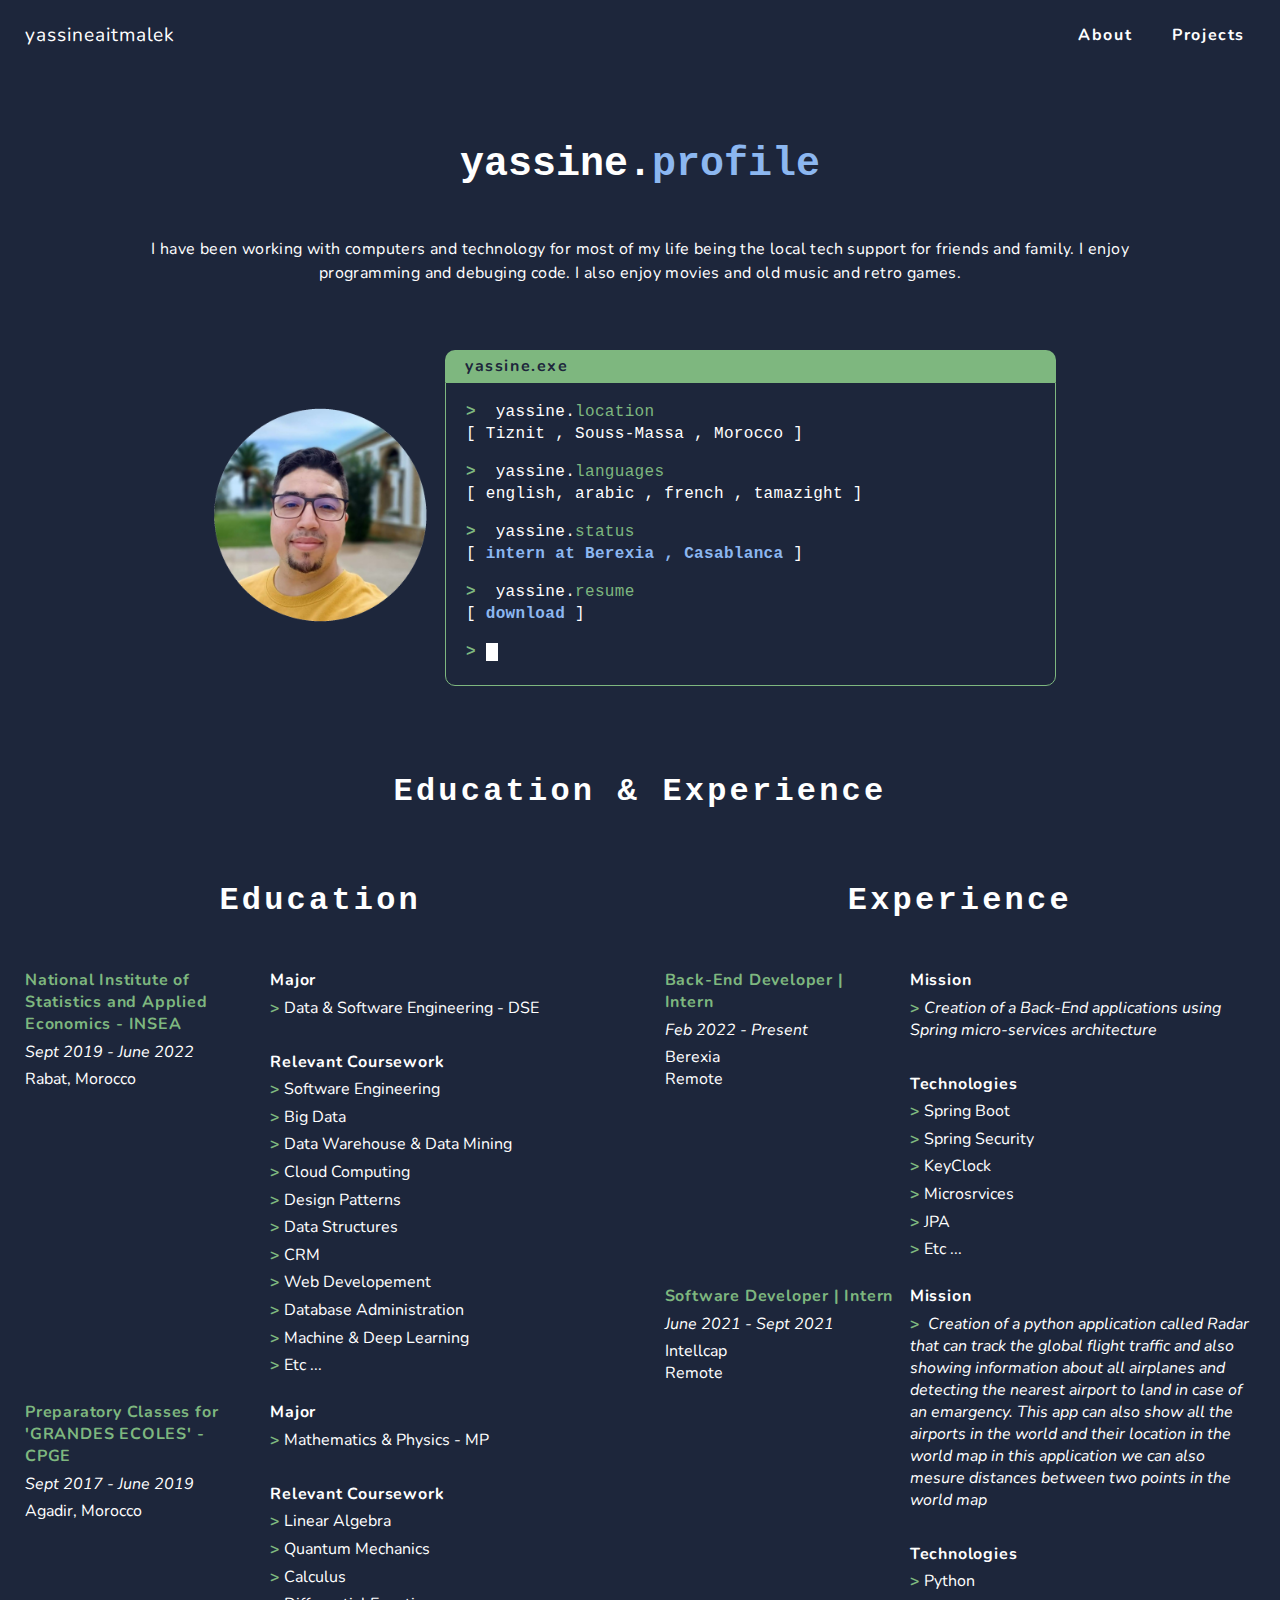
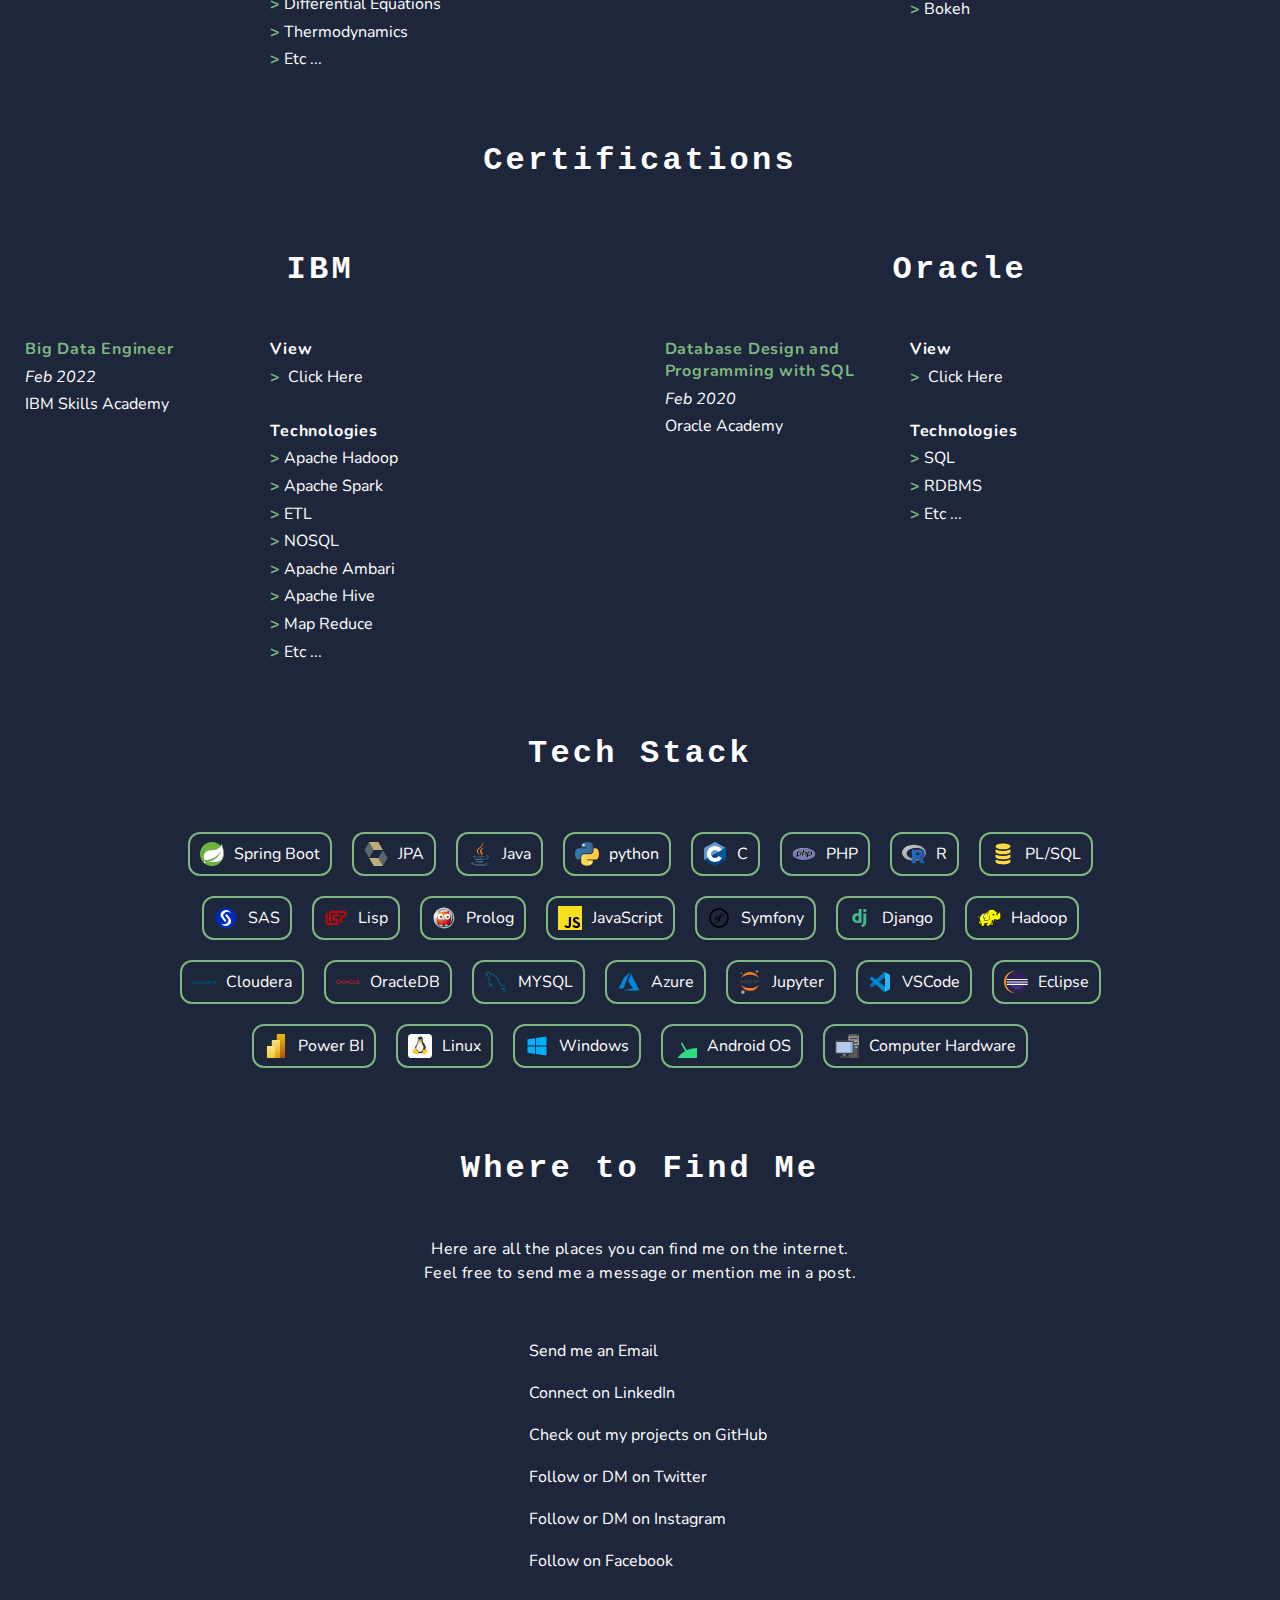
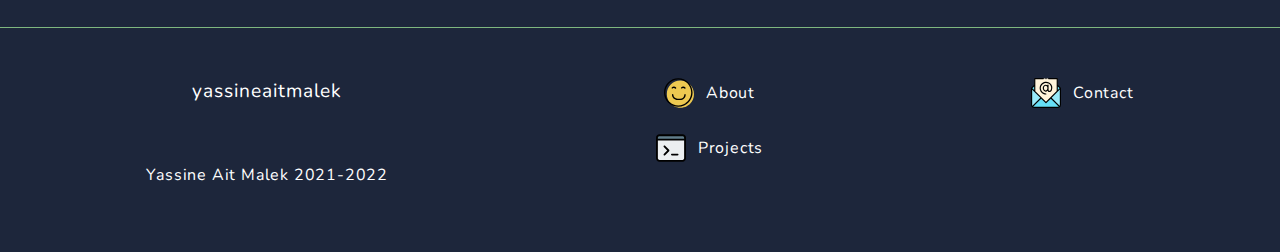
==== about.html @ 03218330 "portfolio" ====
<!DOCTYPE html>
<html lang="en">

<head>
    <title>About Me ~ Yassine Ait Malek</title>

    <link rel="icon" type="image/svg+xml" href="favicon.ico" />

    <meta charset="UTF-8">

    <meta property="og:title" content="About Me ~ Yassine Ait Malek" />
    <meta property="og:type" content="website" />
    <meta property="og:url" content="http://yassineaitmalek.github.io/portfolio/about.html" />
    <meta property="og:description"
        content="Hi! I'm Yassine. I have been working with computers and technology for most of my life being the go-to tech support for friends and family, and I am a self-taught web developer. I also enjoy photographing animals, places, and things on both digital and film." />
    <meta property="og:locale" content="en_US" />
    <meta property="og:image" content="https://yassineaitmalek.github.io/portfolio/img/me.png" />

    <meta name="twitter:card" content="summary">
    <meta name="twitter:title" content="About Me ~ Yassine Ait Malek">
    <meta name="twitter:description"
        content="Hi! I'm Yassine. I have been working with computers and technology for most of my life being the go-to tech support for friends and family, and I am a self-taught web developer. I also enjoy photographing animals, places, and things on both digital and film.">
    <meta name="twitter:image" content="https://    yassineaitmalek.github.io/portfolio//img/me.png">
    <meta name="twitter:site" content="yassineaitmalek">

    <meta name="viewport" content="width=device-width, initial-scale=1.0">
    <meta name="copyright" content="Yassine Ait Malek">
    <meta name="description"
        content="Hi! I'm Yassine. I have been working with computers and technology for most of my life being the go-to tech support for friends and family, and I am a self-taught web developer. I also enjoy photographing animals, places, and things on both digital and film.">
    <meta name="keywords"
        content="Yassine Ait Malek, Yassine Ait Malek Portfolio, Yassine Ait Malek Developer, developer, java, python, html, css, javascript, web developer, webdev, portfolio">
    <meta name="robots" content="noindex, nofollow" />

    <link rel="canonical" href="https://yassineaitmalek.github.io/portfolio/about.html" />

    <link rel="preconnect" href="https://fonts.googleapis.com">
    <link rel="preconnect" href="https://fonts.gstatic.com" crossorigin>
    <link href="https://fonts.googleapis.com/css?family=Nunito" rel="stylesheet">

    <link rel="stylesheet" href="https://cdnjs.cloudflare.com/ajax/libs/font-awesome/5.15.3/css/all.min.css"
        integrity="sha512-iBBXm8fW90+nuLcSKlbmrPcLa0OT92xO1BIsZ+ywDWZCvqsWgccV3gFoRBv0z+8dLJgyAHIhR35VZc2oM/gI1w=="
        crossorigin="anonymous" referrerpolicy="no-referrer" />

    <link rel="stylesheet" href="./css/main.css" type="text/css">
    <link rel="stylesheet" href="./css/header.css" type="text/css">
    <link rel="stylesheet" href="./css/about.css" type="text/css">
    <link rel="stylesheet" href="./css/footer.css" type="text/css">
</head>

<body>
    <header class="header">
        <a href="/portfolio/" class="header-logo">yassineaitmalek</a>
        <nav class="nav">
            <div class="toggle"><i class="fas fa-bars"></i></div>
            <ul class="nav-menu">
                <li class="nav-item"><a href="/portfolio/about.html">About</a></li>
                <li class="nav-item"><a href="/portfolio/projects.html">Projects</a></li>
            </ul>
        </nav>
    </header>

    <main class="main-container about-section">
        <section id="profile">
            <div class="page-title">

                <h2>yassine.<span class="pink">profile</span></h2>
            </div>
            <p class="section-description">
                I have been working with computers and technology for
                most of my life being the local tech support for friends and family.
                I enjoy programming and debuging code.
                I also enjoy movies and old music and retro games.
                <br>

            </p>
            <div class="profile-container">
                <div class="me-icon-container">
                    <img class="me-icon" src="./img/me.png" alt="image of myself " title="image of myself">
                </div>
                <div class="terminal-container">
                    <div class="terminal-header">
                        <div id="terminal-title">yassine.exe</div>
                        <div class="right-side-buttons">
                            <i class="fas fa-window-minimize"></i>
                            <i class="fas fa-window-restore"></i>
                            <i class="fas fa-window-close"></i>
                        </div>
                    </div>
                    <div class="terminal-window">
                        <div class="statement">
                            <p class="input">
                                yassine.<span class="green">location</span>
                            </p>
                            <p class="return">
                                [ Tiznit , Souss-Massa , Morocco ]
                            </p>
                        </div>

                        <div class="statement">
                            <p class="input">
                                yassine.<span class="green">languages</span>
                            </p>
                            <p class="return">
                                [ english, arabic , french , tamazight ]
                            </p>
                        </div>
                        <div class="statement">
                            <p class="input">
                                yassine.<span class="green">status</span>
                            </p>
                            <p class="return"> [
                                <a target="_blank" href="http://www.berexia.com/en/" style="text-decoration: none; "
                                    class="hyperlink"> intern at
                                    Berexia , Casablanca </a>
                                ]
                            </p>
                        </div>

                        <div class="statement">
                            <p class="input">
                                yassine.<span class="green">resume</span>
                            </p>
                            <p class="return"> [
                                <a target="_blank" href="http://www.berexia.com/en/" style="text-decoration: none; "
                                    class="hyperlink"> download </a>
                                ]
                            </p>
                        </div>
                        <div class="statement">
                            <p class="input bottom"><span></span></p>
                        </div>
                    </div>
                </div>
            </div>
        </section>
        <section id="tech-stack">
            <h3>Education & Experience</h3>

        </section>
        <section id="education-experience">



            <div id="education" class="education-experience-container">
                <h3>Education</h3>
                <div class="education-experience-card">
                    <div class="card-info">
                        <h4 class="green">National Institute of Statistics and Applied Economics - INSEA</h4>
                        <p class="date">Sept 2019 - June 2022</p>
                        <p>Rabat, Morocco</p>
                    </div>
                    <div class="card-description">
                        <h5>Major</h5>
                        <p>Data & Software Engineering - DSE</p>
                        <br>
                        <h5>Relevant Coursework</h5>
                        <p>Software Engineering</p>
                        <p>Big Data</p>
                        <p>Data Warehouse & Data Mining</p>
                        <p>Cloud Computing</p>
                        <p>Design Patterns</p>
                        <p>Data Structures</p>
                        <p>CRM</p>
                        <p>Web Developement</p>
                        <p>Database Administration</p>
                        <p>Machine & Deep Learning</p>
                        <p>Etc ...</p>
                    </div>
                </div>

                <div class="education-experience-card">
                    <div class="card-info">
                        <h4 class="green">Preparatory Classes for 'GRANDES ECOLES' - CPGE</h4>
                        <p class="date">Sept 2017 - June 2019</p>
                        <p>Agadir, Morocco</p>
                    </div>
                    <div class="card-description">
                        <h5>Major</h5>
                        <p>Mathematics & Physics - MP</p>
                        <br>
                        <h5>Relevant Coursework</h5>
                        <p>Linear Algebra</p>
                        <p>Quantum Mechanics</p>
                        <p>Calculus</p>
                        <p>Differential Equations</p>
                        <p>Thermodynamics</p>
                        <p>Etc ...</p>

                    </div>
                </div>
            </div>

            <div id="experience" class="education-experience-container">
                <h3>Experience</h3>
                <div class="education-experience-card">
                    <div class="card-info">
                        <h4 class="green">Back-End Developer | Intern</h4>
                        <p class="date">Feb 2022 - Present</p>
                        <p><a href="http://www.berexia.com/en/">Berexia</a><br>
                            Remote</p>
                    </div>
                    <div class="card-description">
                        <h5>Mission</h5>
                        <p><em>Creation of a Back-End applications using Spring micro-services architecture </em></p>
                        <br>
                        <h5>Technologies</h5>
                        <p>Spring Boot</p>
                        <p>Spring Security</p>
                        <p>KeyClock</p>
                        <p>Microsrvices</p>
                        <p>JPA</p>
                        <p>Etc ...</p>
                    </div>
                </div>
                <div class="education-experience-card">
                    <div class="card-info">
                        <h4 class="green">Software Developer | Intern</h4>
                        <p class="date">June 2021 - Sept 2021</p>
                        <p><a href="http://www.intellcap.org/">Intellcap</a><br>
                            Remote</p>
                    </div>
                    <div class="card-description">
                        <h5>Mission</h5>
                        <p> <em> Creation of a python application called Radar that can track the global flight traffic
                                and
                                also showing information about
                                all airplanes and detecting the nearest airport to land in case of an emargency.
                                This app can also show all the airports in the world and their location in the world map
                                in this application we can also mesure distances between two points in the world map
                            </em>
                        </p>
                        <br>
                        <h5>Technologies</h5>
                        <p>Python</p>
                        <p>Bokeh</p>

                    </div>
                </div>

        </section>

        <section id="tech-stack">
            <h3>Certifications</h3>


        </section>

        <section id="education-experience">



            <!-- <br><br><br> -->
            <div id="education" class="education-experience-container">
                <h3>IBM </h3>
                <div class="education-experience-card">
                    <div class="card-info">
                        <h4 class="green">Big Data Engineer</h4>
                        <p class="date">Feb 2022</p>
                        <p>IBM Skills Academy </p>

                    </div>
                    <div class="card-description">
                        <h5>View</h5>
                        <p>
                            <a href="https://drive.google.com/file/d/1E_2S4MAiksXeweRHkItWJG471pwsUvG-/view?usp=sharing"
                                target="_blank">Click Here</a>
                        </p>
                        <br>
                        <h5>Technologies</h5>
                        <p>Apache Hadoop</p>
                        <p>Apache Spark</p>
                        <p>ETL</p>
                        <p>NOSQL</p>
                        <p>Apache Ambari</p>
                        <p>Apache Hive</p>
                        <p>Map Reduce</p>
                        <p>Etc ...</p>
                    </div>
                </div>

            </div>

            <div id="experience" class="education-experience-container">
                <h3>Oracle </h3>
                <div class="education-experience-card">
                    <div class="card-info">
                        <h4 class="green">Database Design and Programming with SQL</h4>
                        <p class="date">Feb 2020</p>
                        <p>Oracle Academy </p>

                    </div>
                    <div class="card-description">
                        <h5>View</h5>
                        <p>
                            <a href="https://drive.google.com/file/d/1SpcMqH78iqDXyZZz6CmI1pu3H-JGMj-L/view?usp=sharing"
                                target="_blank">Click Here</a>
                        </p>
                        <br>
                        <h5>Technologies</h5>
                        <p>SQL</p>
                        <p>RDBMS</p>
                        <p>Etc ...</p>
                    </div>
                </div>

            </div>


        </section>



        <section id="tech-stack">
            <h3>Tech Stack</h3>
            <div class="tech-stack-container">

                <div class="skill">
                    <img src='./img/spring-boot.svg' alt='Spring Boot Icon' width="24px" height="24px"><span>Spring
                        Boot</span>
                </div>

                <div class="skill">
                    <img src='./img/jpa.svg' alt='JPA Icon' width="24px" height="24px"><span>JPA</span>
                </div>

                <div class="skill">
                    <img src='./img/java.svg' alt='Java Icon' width="24px" height="24px"><span>Java</span>
                </div>

                <div class="skill">
                    <img src='./img/python.svg' alt='python Icon' width="24px" height="24px"><span>python</span>
                </div>

                <div class="skill">
                    <img src='./img/c.svg' alt='C Icon' width="24px" height="24px"><span>C</span>
                </div>

                <div class="skill">
                    <img src='./img/php.svg' alt='PHP Icon' width="24px" height="24px"><span>PHP</span>
                </div>

                <div class="skill">
                    <img src='./img/r.svg' alt='R Icon' width="24px" height="24px"><span>R</span>
                </div>

                <div class="skill">
                    <img src='./img/sql.svg' alt='SQL Icon' width="24px" height="24px"><span>PL/SQL</span>
                </div>

                <div class="skill">
                    <img src='./img/sas.svg' alt='SAS Icon' width="24px" height="24px"><span>SAS</span>
                </div>

                <div class="skill">
                    <img src='./img/lisp.svg' alt='Lisp Icon' width="24px" height="24px"><span>Lisp</span>
                </div>

                <div class="skill">
                    <img src='./img/prolog.svg' alt='Prolog Icon' width="24px" height="24px"><span>Prolog</span>
                </div>

                <div class="skill">
                    <img src='./img/javascript.svg' alt='JavaScript Icon' width="24px"
                        height="24px"><span>JavaScript</span>
                </div>

                <div class="skill">
                    <img src='./img/symfony.svg' alt='Symfony Icon' width="24px" height="24px"><span>Symfony</span>
                </div>

                <div class="skill">
                    <img src='./img/django.svg' alt='Django Icon' width="24px" height="24px"><span>Django</span>
                </div>

                <div class="skill">
                    <img src='./img/hadoop.svg' alt='Hadoop Icon' width="24px" height="24px"><span>Hadoop</span>
                </div>

                <div class="skill">
                    <img src='./img/cloudera.svg' alt='Cloudera Icon' width="24px" height="24px"><span>Cloudera</span>
                </div>

                <div class="skill">
                    <img src='./img/oracledb.svg' alt='OracleDB Icon' width="24px" height="24px"><span>OracleDB</span>
                </div>

                <div class="skill">
                    <img src='./img/mysql.svg' alt='MYSQL Icon' width="24px" height="24px"><span>MYSQL</span>
                </div>

                <div class="skill">
                    <img src='./img/azure.svg' alt='Azure Icon' width="24px" height="24px"><span>Azure</span>
                </div>

                <div class="skill">
                    <img src='./img/jupyter.svg' alt='Jupyter Icon' width="24px" height="24px"><span>Jupyter</span>
                </div>

                <div class="skill">
                    <img src='./img/vscode.svg' alt='VSCode Icon' width="24px" height="24px"><span>VSCode</span>
                </div>

                <div class="skill">
                    <img src='./img/eclipse.svg' alt='Eclipse Icon' width="24px" height="24px"><span>Eclipse</span>
                </div>

                <div class="skill">
                    <img src='./img/power-bi.svg' alt='Power BI Icon' width="24px" height="24px"><span>Power BI</span>
                </div>
                <div class="skill">
                    <img src="./img/linux.svg" alt="Linux Icon" width="24px" height="24px"><span>Linux </span>
                </div>
                <div class="skill">
                    <img src="./img/windows.svg" alt="Windows Icon" width="24px" height="24px"><span>Windows </span>
                </div>
                <div class="skill">
                    <img src="./img/android.svg" alt="Android Icon" width="24px" height="24px"><span>Android OS</span>
                </div>

                <div class="skill">
                    <img src="./img/computer.svg" alt="Computer Icon" width="24px" height="24px"><span>Computer
                        Hardware</span>
                </div>



            </div>
        </section>

        <section id="all-social-media">
            <h3>Where to Find Me</h3>
            <p class="section-description">
                Here are all the places you can find me on the
                internet.<br>
                Feel free to send me a message or mention me in a post.
            </p>
            <div class="social-media-list">
                <a href="mailto:yassineaitmalek7@gmail.com" class="social-media-item" target="_blank">
                    <i class="fas fa-envelope"></i>
                    Send me an Email
                </a>
                <a href="https://www.linkedin.com/in/yassineaitmalek/" class="social-media-item" target="_blank">
                    <i class="fab fa-linkedin-in"></i>
                    Connect on LinkedIn
                </a>
                <a href="https://github.com/yassineaitmalek" class="social-media-item" target="_blank">
                    <i class="fab fa-github"></i>
                    Check out my projects on GitHub
                </a>

                <a href="https://twitter.com/yassineaitmalek" class="social-media-item" target="_blank">
                    <i class="fab fa-twitter"></i>
                    Follow or DM on Twitter
                </a>
                <a href="https://www.instagram.com/yassineaitmalek/" class="social-media-item" target="_blank">
                    <i class="fab fa-instagram"></i>
                    Follow or DM on Instagram
                </a>

                <a href="https://www.facebook.com/yassine.ait.malek.777" class="social-media-item" target="_blank">
                    <i class="fab fa-facebook"></i>
                    Follow on Facebook
                </a>
            </div>
        </section>
    </main>

    <footer class="footer-container">
        <div class="footer">
            <div class="footer-column">
                <a href="/" class="footer-logo">yassineaitmalek</a>
                <div class="socials">
                    <ul>
                        <li class="social-link">
                            <a href="https://www.linkedin.com/in/yassineaitmalek" aria-label="LinkedIn" target="_blank">
                                <i class="fab fa-linkedin-in"></i>
                            </a>
                        </li>
                        <li class="social-link">
                            <a href="https://github.com/yassineaitmalek" aria-label="GitHub" target="_blank">
                                <i class="fab fa-github"></i>
                            </a>
                        </li>
                        <li class="social-link">
                            <a href="https://twitter.com/yassineaitmalek" aria-label="Twitter" target="_blank">
                                <i class="fab fa-twitter"></i>
                            </a>
                        </li>
                        <li class="social-link">
                            <a href="https://instagram.com/yassineaitmalek" aria-label="Instagram" target="_blank">
                                <i class="fab fa-instagram"></i>
                            </a>
                        </li>
                        <li class="social-link">
                            <a href="https://www.facebook.com/yassine.ait.malek.777" aria-label="Facebook"
                                target="_blank">
                                <i class="fab fa-facebook"></i>
                            </a>
                        </li>
                    </ul>
                </div>
                <span class="copyright"><i class="fas fa-copyright"></i> Yassine Ait Malek
                    2021-2022</span>
            </div>
            <div class="footer-column">
                <a href="/about.html" class="footer-button">
                    <img src="./img/smile.svg" alt="Smile Icon">
                    About
                </a>
                <a href="/projects.html" class="footer-button">
                    <img src="./img/coding.svg" alt="Code Icon">
                    Projects
                </a>

            </div>

            <div class="footer-column">

                <a href="mailto:yassineaitmalek7@gmail.com" class="footer-button">
                    <img src="./img/email.svg" alt="Email Icon">
                    Contact
                </a>
            </div>
        </div>
    </footer>
    <script src="./js/main.js"></script>
</body>

</html>
---- css/main.css ----
* {
    margin: 0;
    padding: 0;
    box-sizing: border-box;
    font-family: 'Nunito', sans-serif;
    font-size: 16px;
    font-weight: 400;
    color: #FFFFFF;
    scroll-behavior: smooth;
}

body {
    background-color: #1D263B;
}

h1,
h2,
h3 {
    font-family: 'Fira Mono', monospace;
}

h2 {
    margin: 0 auto;
    text-align: center;
    font-size: 1.75em;
    font-weight: 700;
}

h3 {
    margin: 0 auto;
    text-align: center;
    font-size: 1.4em;
    font-weight: 700;
    letter-spacing: 0.1em;
}

a,
span {
    font-family: inherit;
    font-size: inherit;
    font-weight: inherit;
}

.green {
    color: #7EB77F;
}

.bold {
    font-weight: 700;
}

.pink {
    font-family: inherit;
    font-size: inherit;
    font-weight: inherit;
    color: #8cb7f0;
}

ul {
    list-style-type: none;
}

.social-link a i {
    transition: all 0.2s ease;
}

.social-link a i:hover {
    color: #8cb7f0;
}

.main-container {
    margin: 0 auto;
    padding: 0 25px;
    text-align: center;
    max-width: 1600px;
}

section {
    margin: 0 auto;
    display: flex;
    flex-direction: column;
    justify-content: center;
    text-align: left;
    padding-top: 8vh;
}

section .hyperlink {
    color: #8cb7f0;
    font-weight: 700;
    text-decoration: underline;
    transition: all 0.2s ease;
}

section .hyperlink:hover {
    color: #7EB77F;
}

.section-description {
    margin: 50px auto 0 auto;
    text-align: center;
    max-width: 1000px;
    line-height: 1.5em;
    letter-spacing: 0.025em;
}

.page-title {
    margin: 0 auto;
    display: flex;
    justify-content: center;
    align-items: center;
}

.page-title img {
    height: 40px;
    width: auto;
    margin-right: 20px;
}

@media only screen and (min-width: 768px) {
    h2 {
        font-size: 2.5em;
    }

    h3 {
        font-size: 2em;
    }
}
---- css/header.css ----
a {
    text-decoration: none;
}

header {
    margin: 0 auto;
    width: 100%;
    max-width: 1600px;
    display: flex;
    flex-direction: row;
    justify-content: space-between;
    text-align: center;
    align-items: center;
    height: 70px;
    padding: 0 15px;
    z-index: 2;
    background-color: #1D263B;
}

.header-logo {
    padding: 10px;
    font-size: 1.2em;
    letter-spacing: 0.05em;
}

.nav-menu {
    list-style-type: none;
    position: absolute;
    display: flex;
    justify-content: space-evenly;
    flex-direction: column;
    align-items: center;
    left: 0;
}

.nav-item {
    text-align: center;
    display: none;
}

.nav-item a {
    display: block;
    padding: 20px;
    font-weight: 700;
    width: 100vw;
    letter-spacing: 0.1em;
    transition: all 0.2s ease;
    color: #1D263B;
}

.nav-item a:hover,
.nav-item a:focus {
    color: #8cb7f0;
    text-decoration: underline;
}

.active {
    background-color: white;
}

.active .nav-item {
    display: block;
}

.toggle {
    padding: 1.1em;
}

.toggle i {
    font-size: 2em;
}

@media only screen and (min-width: 768px) {
    .nav {
        display: flex;
        text-align: center;
        justify-content: space-between;
        align-items: center;
    }

    .nav-menu {
        position: relative;
        align-items: center;
        flex-direction: row;
        background-color: #1D263B;
        height: fit-content;
        height: -moz-fit-content;
    }

    .nav-item {
        position: relative;
        display: block;
        width: fit-content;
        width: -moz-fit-content;
        margin: 0;
    }

    .nav-item a {
        width: fit-content;
        width: -moz-fit-content;
        color: #FFFFFF;
    }

    .toggle {
        display: none;
    }
}
---- css/about.css ----
h4,
h5 {
    font-weight: 700;
    letter-spacing: 0.05em;
}

.date {
    font-style: italic;
}

/* --- PROFILE --- */

.profile-container {
    margin-top: 25px;
    display: flex;
    flex-direction: column;
    align-items: center;
}

.me-icon-container {
    width: 200px;
    height: auto;
    object-fit: contain;
    text-align: center;
}

.me-icon {
    height: 100%;
    width: 100%;
}

.terminal-container {
    max-width: 700px;
    width: 100%;
    margin-top: 25px;
    padding: 15px;
}

.terminal-header {
    padding: 5px 20px;
    display: flex;
    text-align: center;
    justify-content: space-between;
    border-radius: 10px 10px 0 0;
    background-color: #7EB77F;
}

#terminal-title {
    font-weight: 700;
    color: #1D263B;
    letter-spacing: 0.1em;
}

.right-side-buttons i {
    color: #1D263B;
}

.right-side-buttons i:not(:last-child) {
    margin-right: 10px;
}

.terminal-window {
    padding: 20px;
    border-radius: 0 0 10px 10px;
    text-align: left;
    border: 1px solid #7EB77F;
}

.terminal-window div,
.terminal-window div p {
    font-family: 'Fira Code', monospace;
    letter-spacing: 0.02em;
}

.terminal-window div:not(:last-child) {
    margin-bottom: 20px;
}

.terminal-window div p {
    margin-bottom: 0.25em;
}

.input::before {
    content: ">\A0";
    color: #7EB77F;
    font-weight: 700;
}

.bottom span {
    content: "\A0";
    border-right: 12px solid;
    animation: blink 1s steps(1) infinite;
}

@keyframes blink {
    50% {
        border-color: transparent;
    }
}

/* --- EDUCATION & EXPERIENCE --- */

.education-experience-container h3 {
    margin-bottom: 50px;


}

#experience {
    margin-top: 50px;
}

.education-experience-card {
    margin-top: 25px;
}

.card-info p {
    margin-top: 0.35em;
}

.card-info p a:hover {
    color: #8cb7f0;
}

.card-description {
    margin: 15px 0 0 15px;
}

.card-description p:not(:first-child) {
    margin-top: 0.35em;
}

.card-description p::before {
    content: ">\A0";
    color: #7EB77F;
    font-weight: 700;
}

.card-description h5:not(:first-child) {
    margin-top: 10px;
}



/* --- Certifications--- */

.certifications-container {
    margin: 50px auto 0 auto;
    max-width: 1000px;
    display: flex;
    flex-wrap: wrap;
    text-align: center;
    justify-content: center;
    align-items: center;
}

/* --- TECH STACK --- */

.tech-stack-container {
    margin: 50px auto 0 auto;
    max-width: 1000px;
    display: flex;
    flex-wrap: wrap;
    text-align: center;
    justify-content: center;
    align-items: center;
}

.skill {
    border-radius: 12px;
    margin: 10px;
    border: 2px solid #7EB77F;
    padding: 8px 10px;
    display: flex;
    align-items: center;
    text-align: center;
}

.skill span {
    margin-left: 10px;
}

/* --- ALL SOCIAL MEDIA --- */

.social-media-list {
    margin: 50px auto 0 auto;
    width: fit-content;
    width: -moz-fit-content;
    display: flex;
    flex-direction: column;
    text-align: left;
}

.social-media-item {
    display: flex;
    text-align: center;
    align-items: center;
    padding: 5px 0;
}

.social-media-item:hover {
    color: #8cb7f0;
}

.social-media-item i {
    margin-right: 15px;
    font-size: 1.5em;
}

.social-media-item:not(:last-child) {
    margin-bottom: 10px;
}

@media only screen and (min-width: 768px) {
    #education-experience {
        display: flex;
        flex-direction: row;
        justify-content: space-between;
    }

    .education-experience-container {
        width: 48%;
    }

    #experience {
        margin-top: 0;
    }

    .section-description {
        margin: 50px 10% 0 10%;
    }
}

@media only screen and (min-width: 1100px) {
    .profile-container {
        margin: 50px auto 0 auto;
        flex-direction: row;
        justify-content: center;
        align-items: center;
        width: 70%;
    }

    .terminal-container {
        flex-grow: 1;
        margin: 0;
    }

    .me-icon-container {
        width: 300px;
        height: auto;
    }

    .education-experience-card {
        display: flex;
        justify-content: space-between;
    }

    .card-info {
        width: 40%;
    }

    .card-description {
        width: 60%;
        margin-top: 0;
    }

    .section-description {
        margin: 50px auto 0 auto;
    }
}
---- css/footer.css ----
.footer-container {
    border-top: 1px solid #7EB77F;
    margin: 50px auto;
    padding-top: 50px;
}

.footer {
    margin: 0 auto;
    padding: 0 25px;
    display: flex;
    flex-direction: column;
    justify-content: center;
    text-align: center;
    align-items: center;
    flex-wrap: wrap;
    gap: 25px;
}

.footer-column {
    margin: 0 auto;
    display: flex;
    flex-direction: column;
    align-items: center;
    align-self: flex-start;
}

.footer-logo {
    font-size: 1.2em;
    margin-bottom: 5px;
    letter-spacing: 0.05em;
}

.socials {
    margin: 10px 0;
}

.socials ul {
    display: flex;
    flex-direction: row;
    align-items: center;
    text-align: center;
    margin: 15px 0;
}

.socials ul li:not(:last-child) {
    margin-right: 12px;
}

.socials ul li a i {
    font-size: 1.5em;
}

.copyright {
    margin-top: 5px;
    letter-spacing: 0.05em;
}

.footer-button {
    display: flex;
    text-align: center;
    align-items: center;
    letter-spacing: 0.05em;
    transition: all 0.2s ease;
}

.footer-button:hover {
    text-decoration: underline;
    color: #8cb7f0;
}

.footer-button:not(:last-child) {
    margin-bottom: 25px;
}

.footer-button img {
    margin-right: 12px;
}

@media only screen and (min-width: 768px) {
    .footer {
        margin: 0 auto;
        padding: 0 25px;
        flex-direction: row;
        justify-content: space-between;
        max-width: 1600px;
    }
}
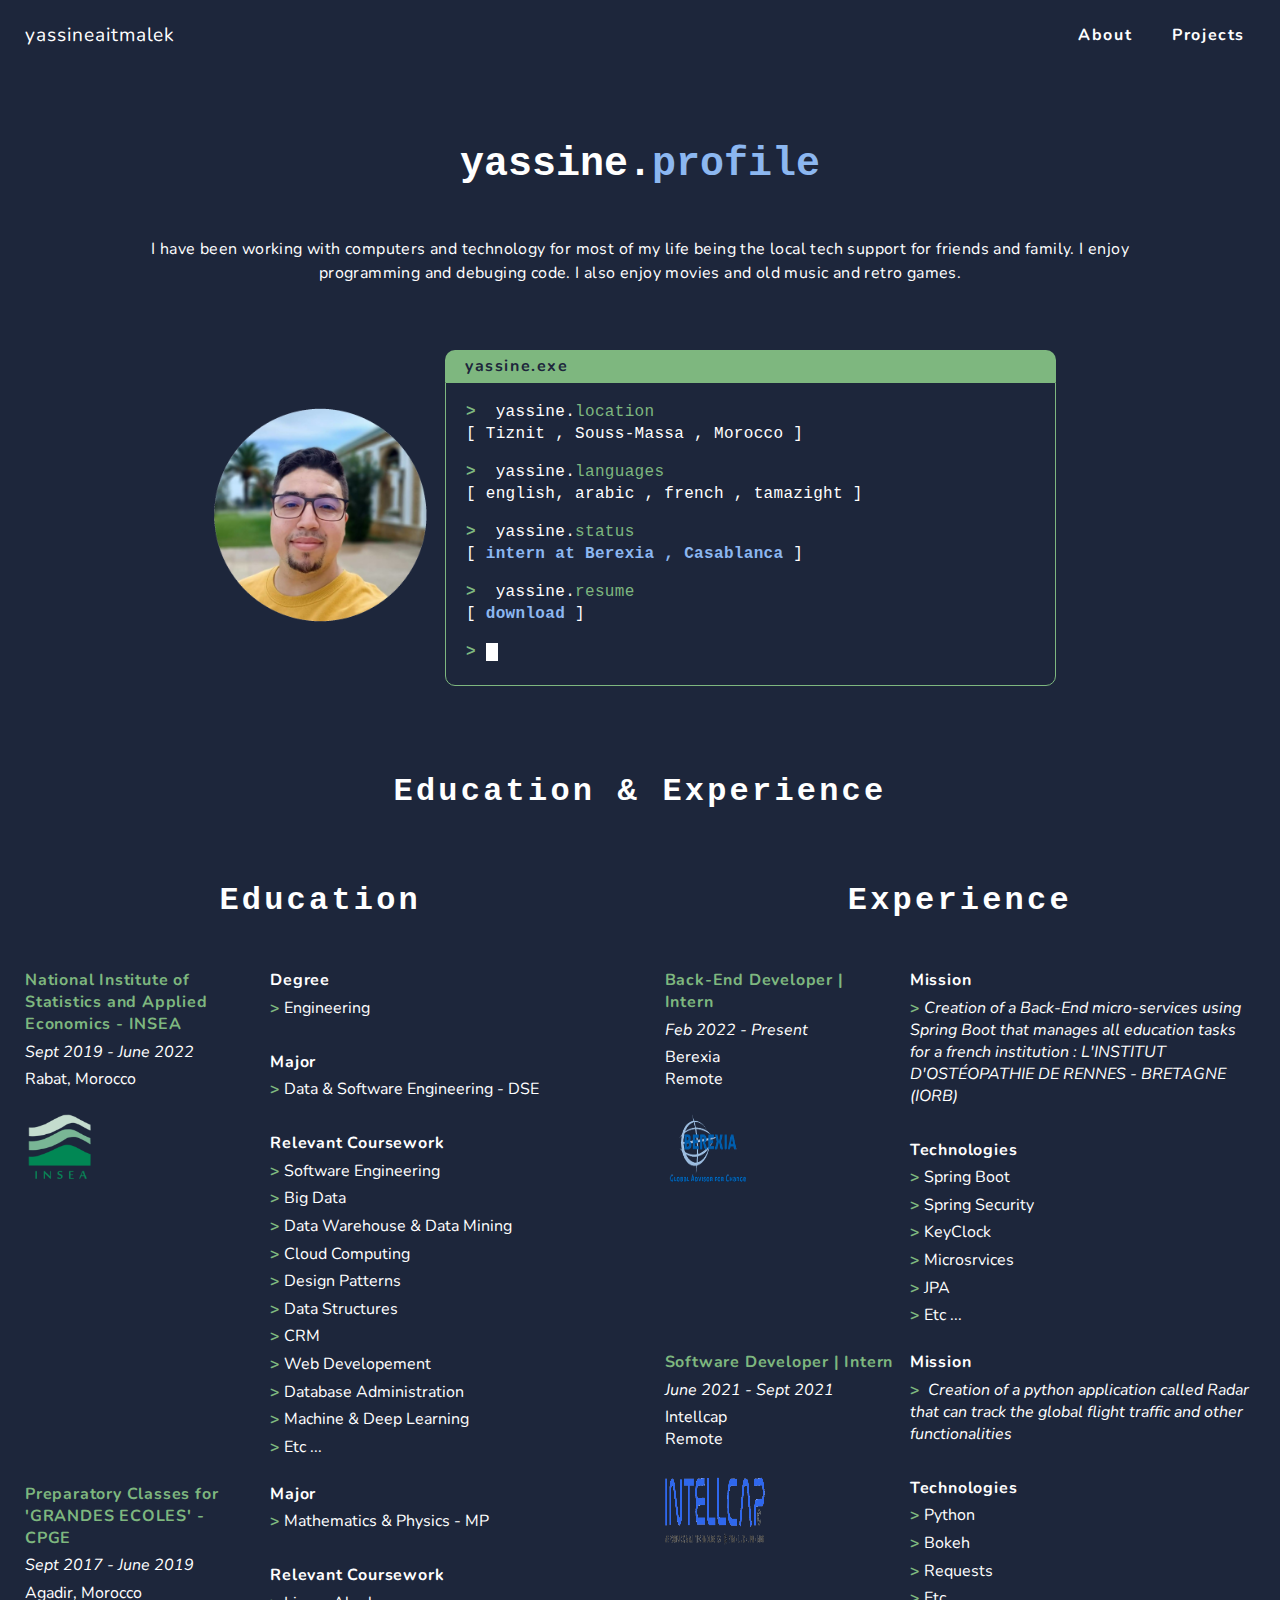
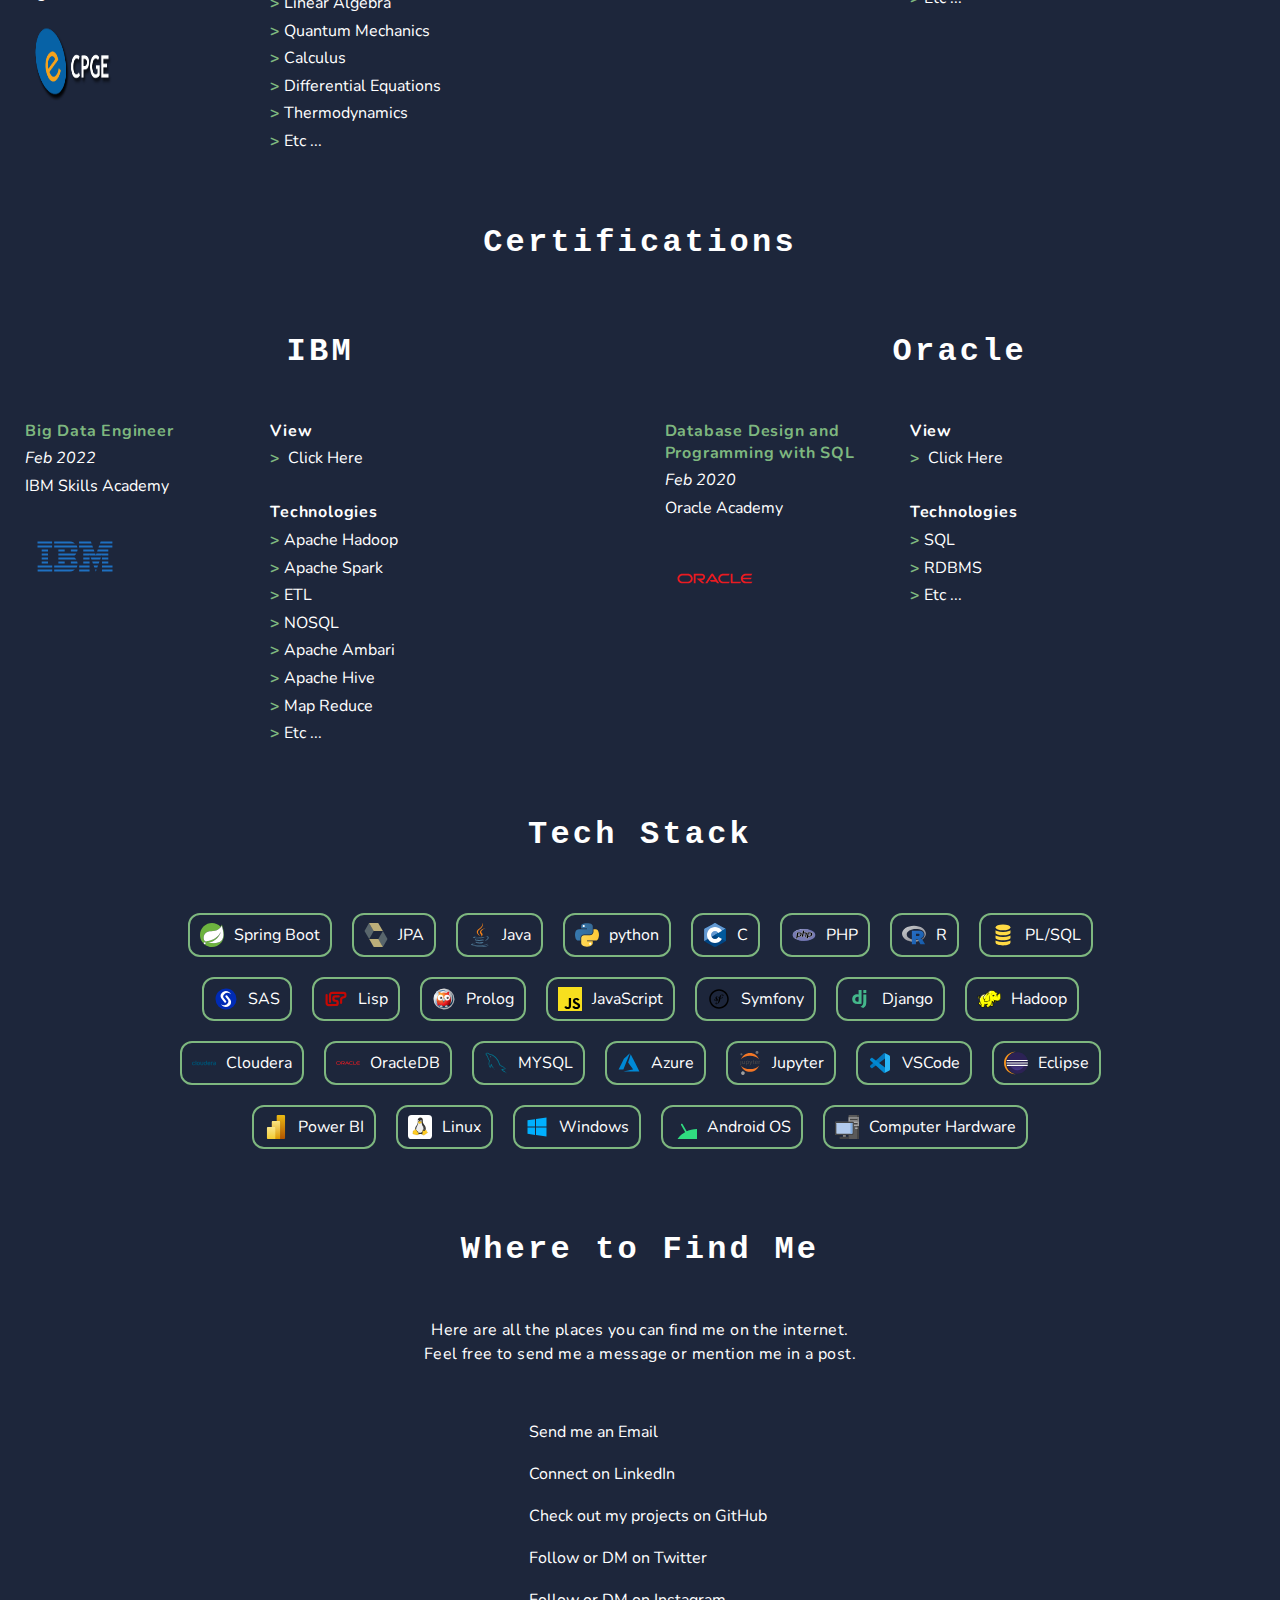
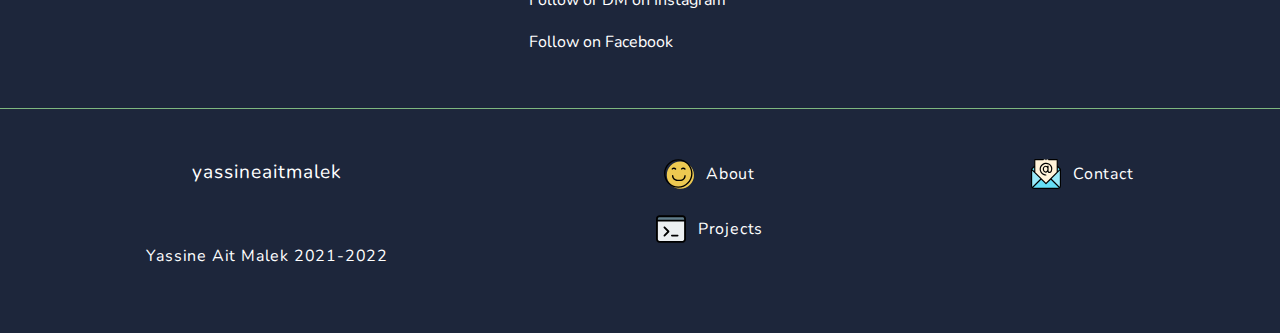
==== commit 5a039697: "portfolio" ====
--- a/about.html
+++ b/about.html
@@ -148,8 +148,19 @@
                         <h4 class="green">National Institute of Statistics and Applied Economics - INSEA</h4>
                         <p class="date">Sept 2019 - June 2022</p>
                         <p>Rabat, Morocco</p>
+
+                        <br>
+                        <a href="http://www.insea.ac.ma/" target="_blank"><img src='./img/insea.png' alt='insea Icon'
+                                width="75px" height="75px"></a>
+
+
+
+
                     </div>
                     <div class="card-description">
+                        <h5>Degree</h5>
+                        <p>Engineering</p>
+                        <br>
                         <h5>Major</h5>
                         <p>Data & Software Engineering - DSE</p>
                         <br>
@@ -173,6 +184,10 @@
                         <h4 class="green">Preparatory Classes for 'GRANDES ECOLES' - CPGE</h4>
                         <p class="date">Sept 2017 - June 2019</p>
                         <p>Agadir, Morocco</p>
+                        <br>
+                        <a href="http://www.cpge.ac.ma/" target="_blank"><img src='./img/cpge.png' alt='cpge Icon'
+                                width="90px" height="75"></a>
+
                     </div>
                     <div class="card-description">
                         <h5>Major</h5>
@@ -198,10 +213,18 @@
                         <p class="date">Feb 2022 - Present</p>
                         <p><a href="http://www.berexia.com/en/">Berexia</a><br>
                             Remote</p>
+                        <br>
+                        <a href="http://www.berexia.com/en/" target="_blank"><img src='./img/berexia.png'
+                                alt='berexia Icon' width="90px" height="75px"></a>
+
                     </div>
                     <div class="card-description">
                         <h5>Mission</h5>
-                        <p><em>Creation of a Back-End applications using Spring micro-services architecture </em></p>
+                        <p><em>Creation of a Back-End micro-services using Spring Boot that manages all education tasks
+                                for a french institution :
+                                L'INSTITUT D'OSTÉOPATHIE DE RENNES - BRETAGNE (IORB)
+
+                            </em></p>
                         <br>
                         <h5>Technologies</h5>
                         <p>Spring Boot</p>
@@ -218,21 +241,24 @@
                         <p class="date">June 2021 - Sept 2021</p>
                         <p><a href="http://www.intellcap.org/">Intellcap</a><br>
                             Remote</p>
+
+                        <br>
+                        <a href="http://www.intellcap.org/" target="_blank"><img src='./img/intellcap.png'
+                                alt='intellcap Icon' width="100px" height="75px"></a>
                     </div>
                     <div class="card-description">
                         <h5>Mission</h5>
                         <p> <em> Creation of a python application called Radar that can track the global flight traffic
-                                and
-                                also showing information about
-                                all airplanes and detecting the nearest airport to land in case of an emargency.
-                                This app can also show all the airports in the world and their location in the world map
-                                in this application we can also mesure distances between two points in the world map
+                                and other functionalities
+
                             </em>
                         </p>
                         <br>
                         <h5>Technologies</h5>
                         <p>Python</p>
                         <p>Bokeh</p>
+                        <p>Requests</p>
+                        <p>Etc ...</p>
 
                     </div>
                 </div>
@@ -257,6 +283,10 @@
                         <h4 class="green">Big Data Engineer</h4>
                         <p class="date">Feb 2022</p>
                         <p>IBM Skills Academy </p>
+                        <br>
+                        <a href="https://www.ibm.com/" target="_blank"><img src='./img/ibm.svg' alt='ibm Icon'
+                                width="100px" height="75px"></a>
+
 
                     </div>
                     <div class="card-description">
@@ -287,6 +317,9 @@
                         <h4 class="green">Database Design and Programming with SQL</h4>
                         <p class="date">Feb 2020</p>
                         <p>Oracle Academy </p>
+                        <br>
+                        <a href="https://www.oracle.com/" target="_blank"><img src='./img/oracledb.svg'
+                                alt='oracle Icon' width="100px" height="75px"></a>
 
                     </div>
                     <div class="card-description">
@@ -503,11 +536,11 @@
                     2021-2022</span>
             </div>
             <div class="footer-column">
-                <a href="/about.html" class="footer-button">
+                <a href="/portfolio/about.html" class="footer-button">
                     <img src="./img/smile.svg" alt="Smile Icon">
                     About
                 </a>
-                <a href="/projects.html" class="footer-button">
+                <a href="/portfolio/projects.html" class="footer-button">
                     <img src="./img/coding.svg" alt="Code Icon">
                     Projects
                 </a>
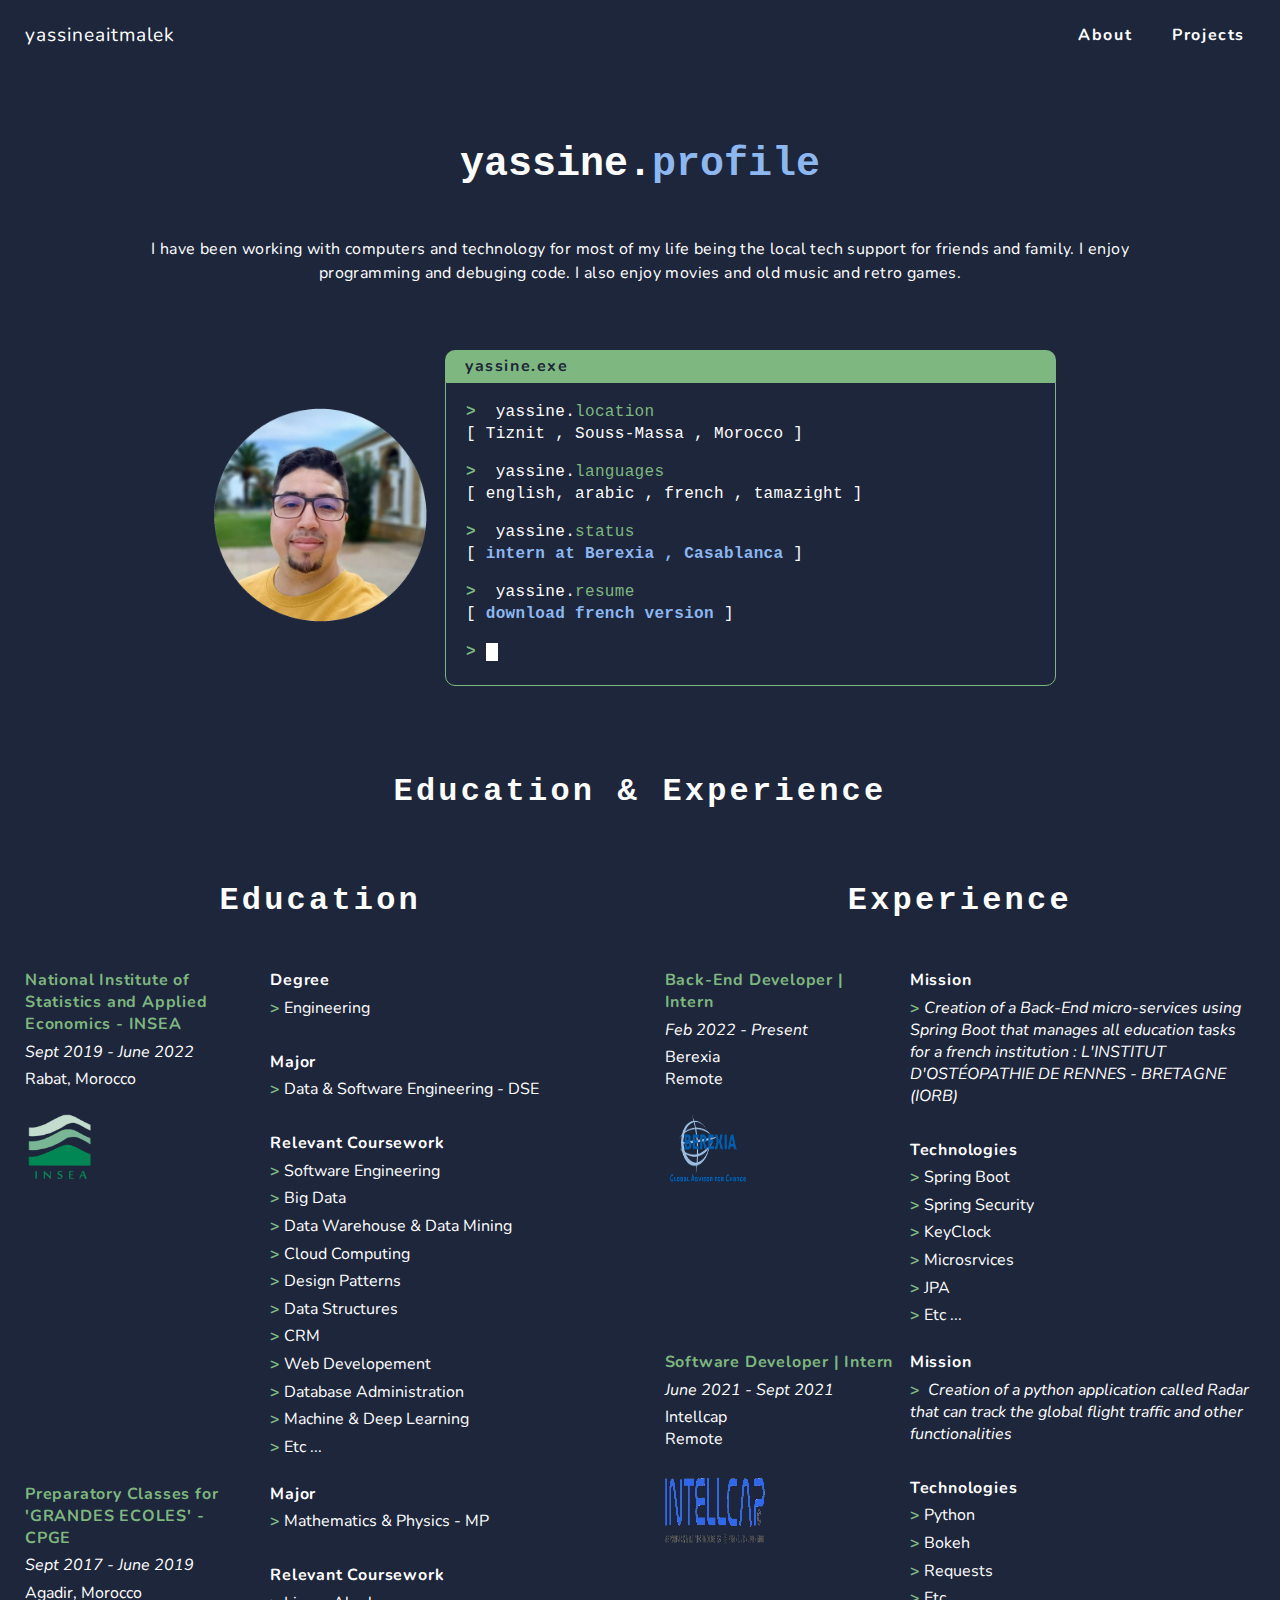
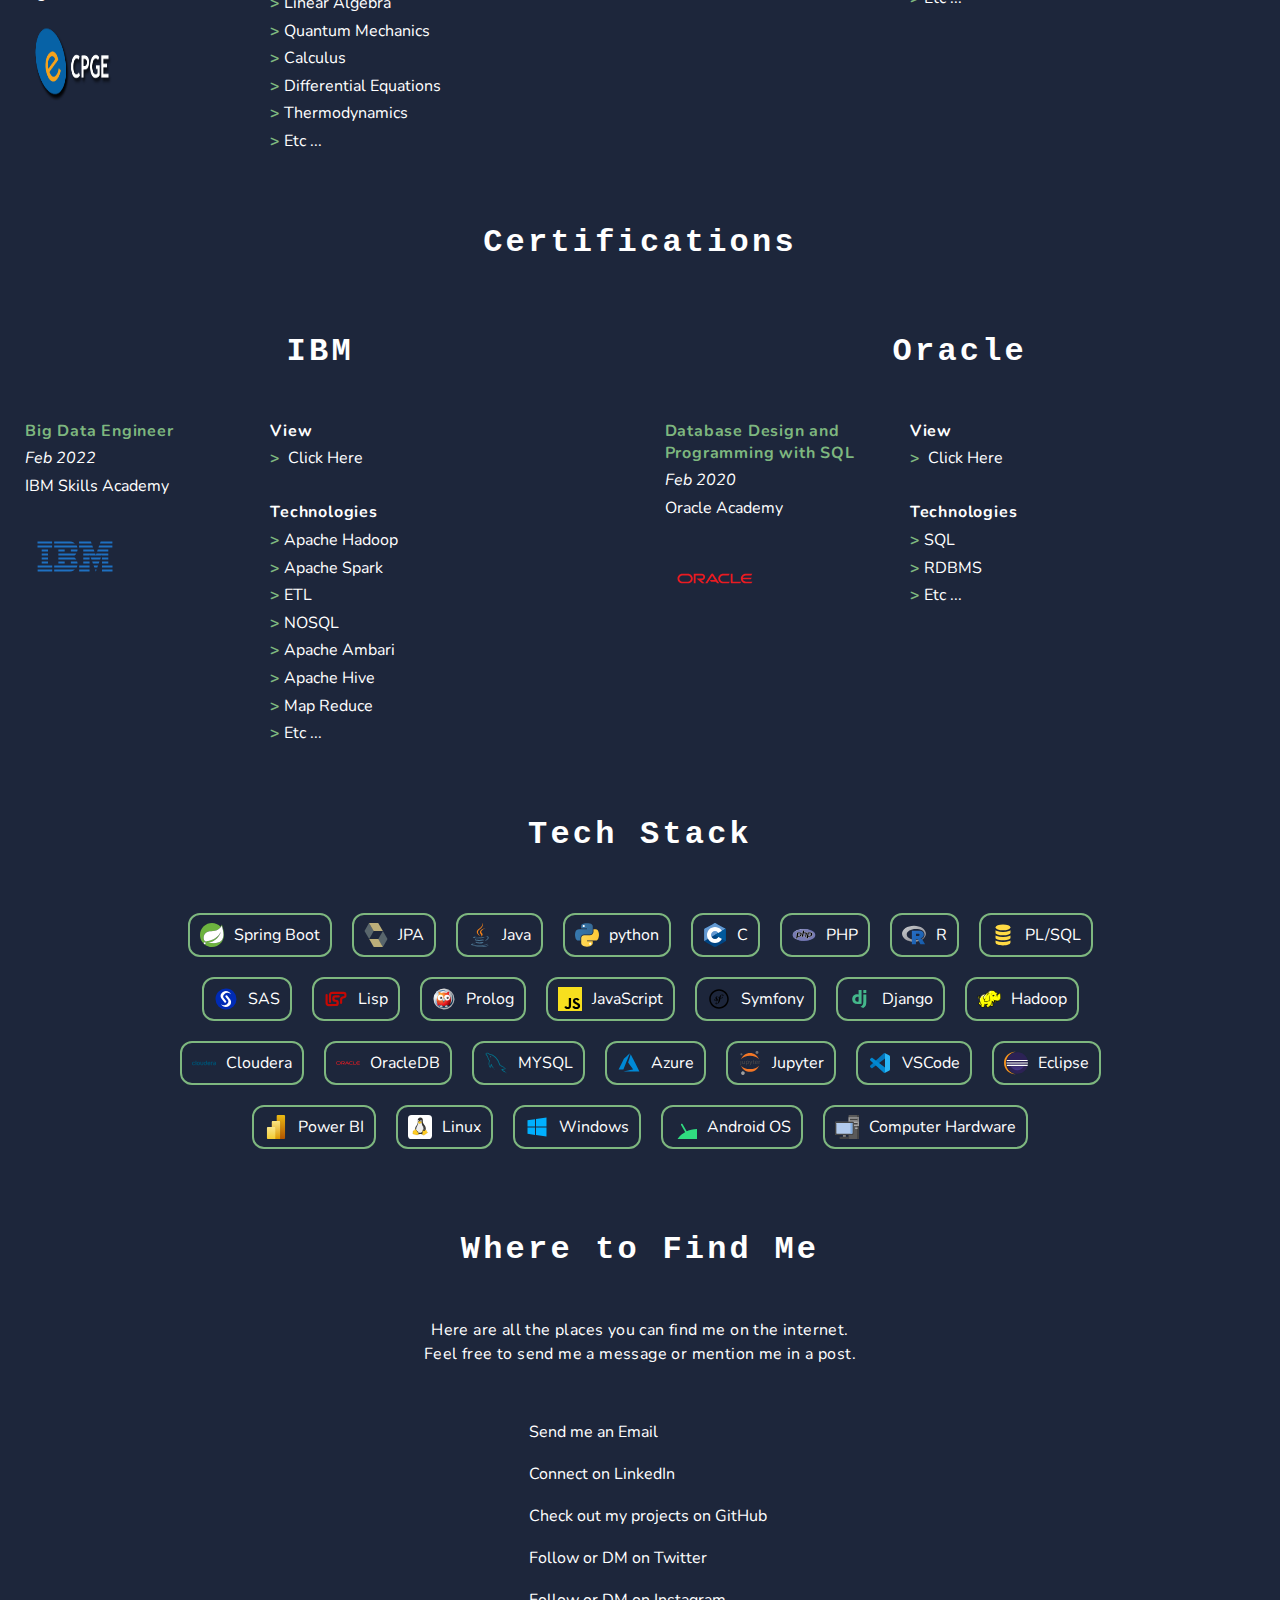
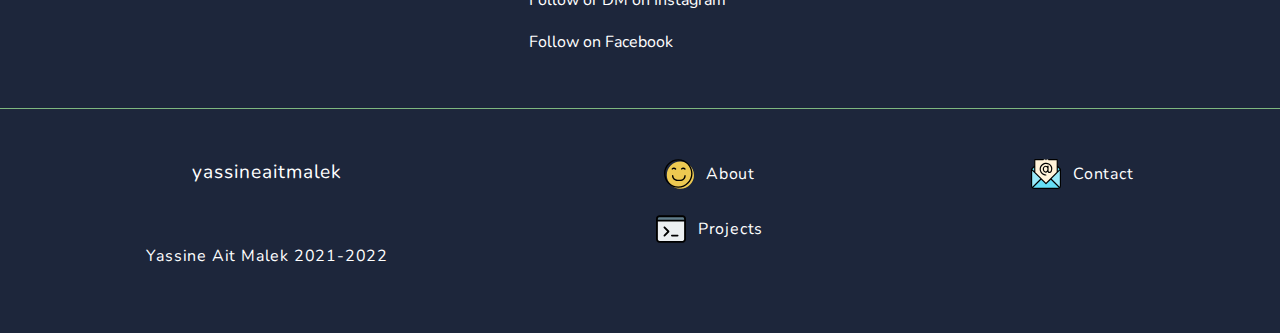
==== commit af2f6ca0: "portfolio" ====
--- a/about.html
+++ b/about.html
@@ -121,8 +121,9 @@
                                 yassine.<span class="green">resume</span>
                             </p>
                             <p class="return"> [
-                                <a target="_blank" href="http://www.berexia.com/en/" style="text-decoration: none; "
-                                    class="hyperlink"> download </a>
+                                <a target="_blank"
+                                    href="https://drive.google.com/file/d/1ThsqC87vtgKRP2IDemgjpEwbEyoz2tgq/view?usp=sharing"
+                                    style="text-decoration: none; " class="hyperlink"> download french version </a>
                                 ]
                             </p>
                         </div>
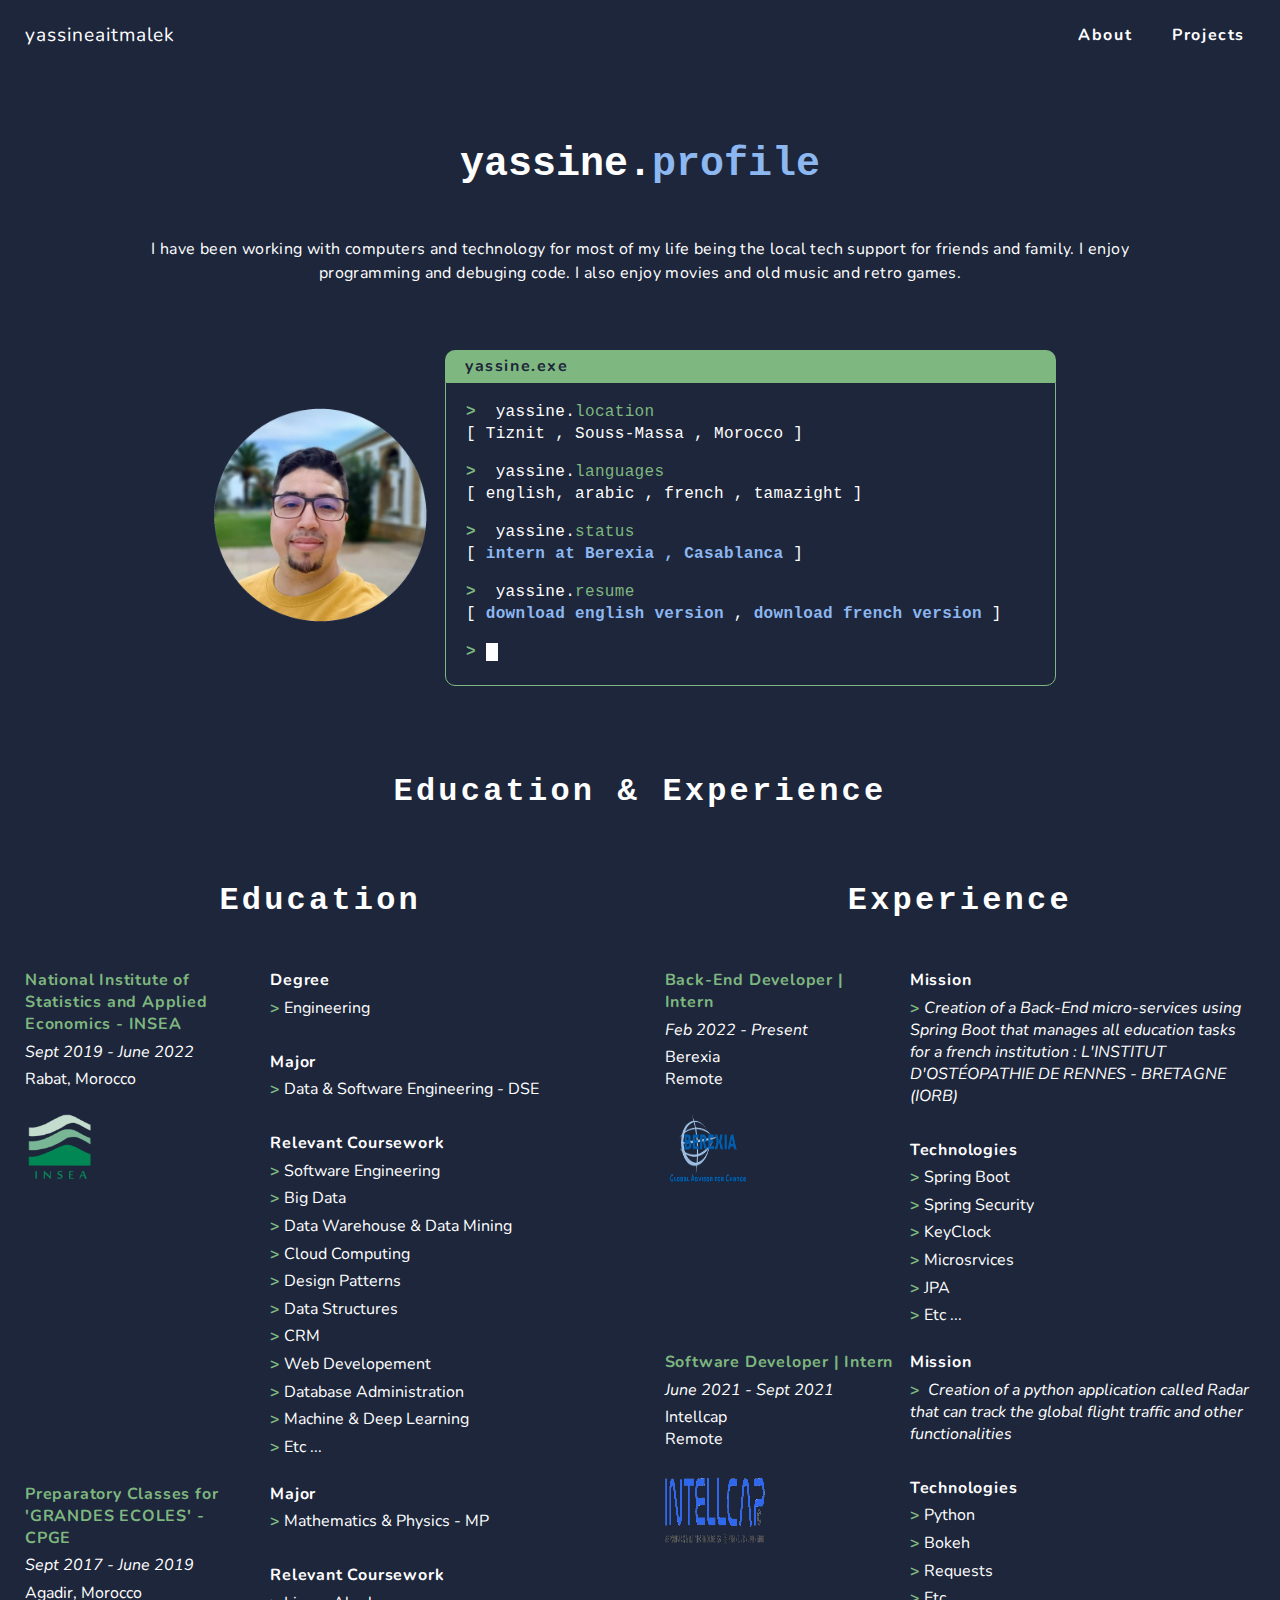
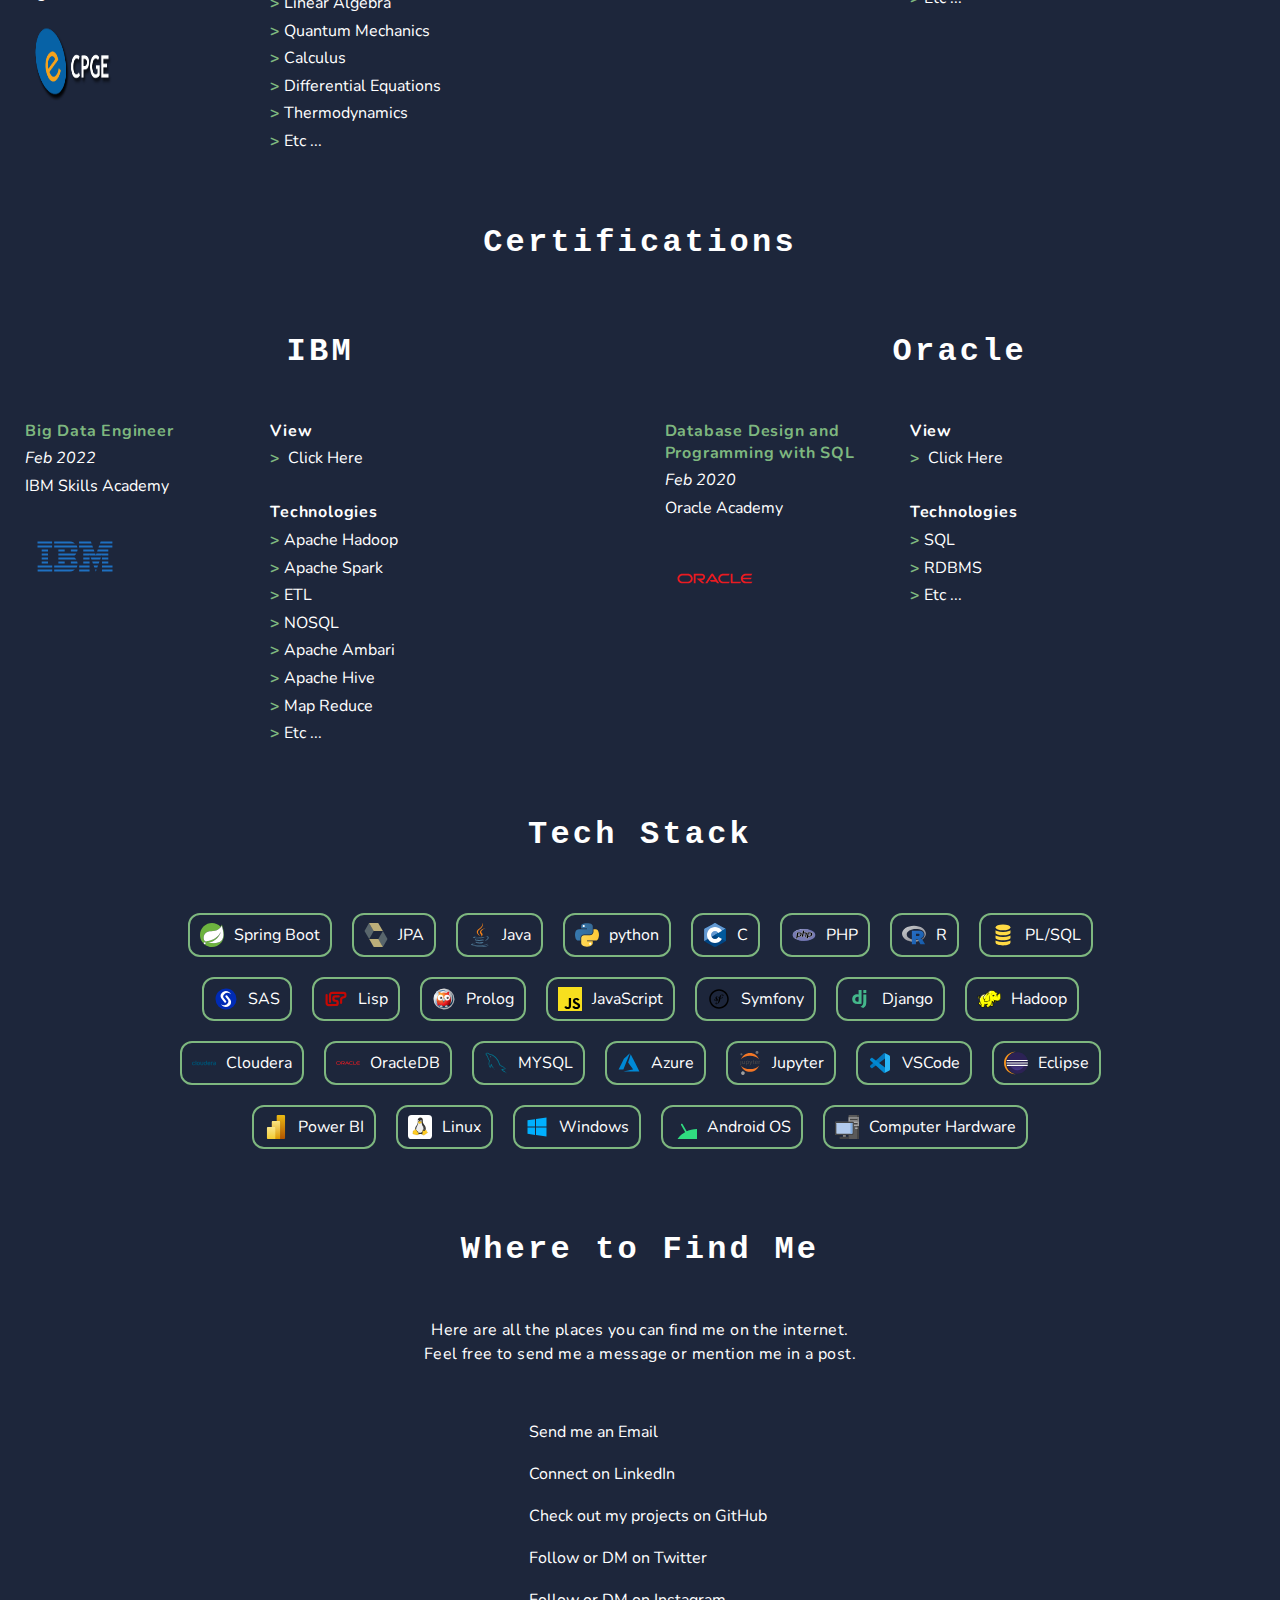
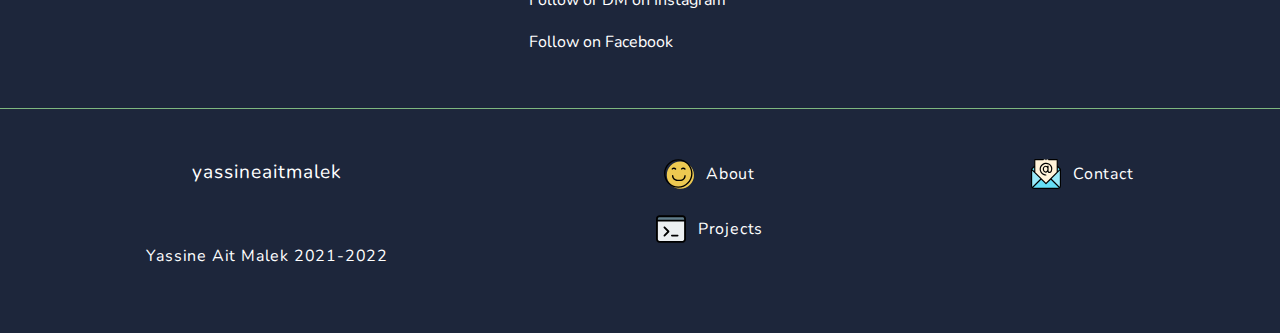
==== commit e28bfb58: "portfolio" ====
--- a/about.html
+++ b/about.html
@@ -122,7 +122,11 @@
                             </p>
                             <p class="return"> [
                                 <a target="_blank"
-                                    href="https://drive.google.com/file/d/1ThsqC87vtgKRP2IDemgjpEwbEyoz2tgq/view?usp=sharing"
+                                    href="https://drive.google.com/file/d/1maR6CgZtqWIEbY3SGD9DP9x6lXdwq4Cg/view?usp=sharing"
+                                    style="text-decoration: none; " class="hyperlink"> download english version </a>
+                                ,
+                                <a target="_blank"
+                                    href="https://drive.google.com/file/d/1JgghkO-IOvyTpZIs62DXCLq5FHL__ucy/view?usp=sharing"
                                     style="text-decoration: none; " class="hyperlink"> download french version </a>
                                 ]
                             </p>
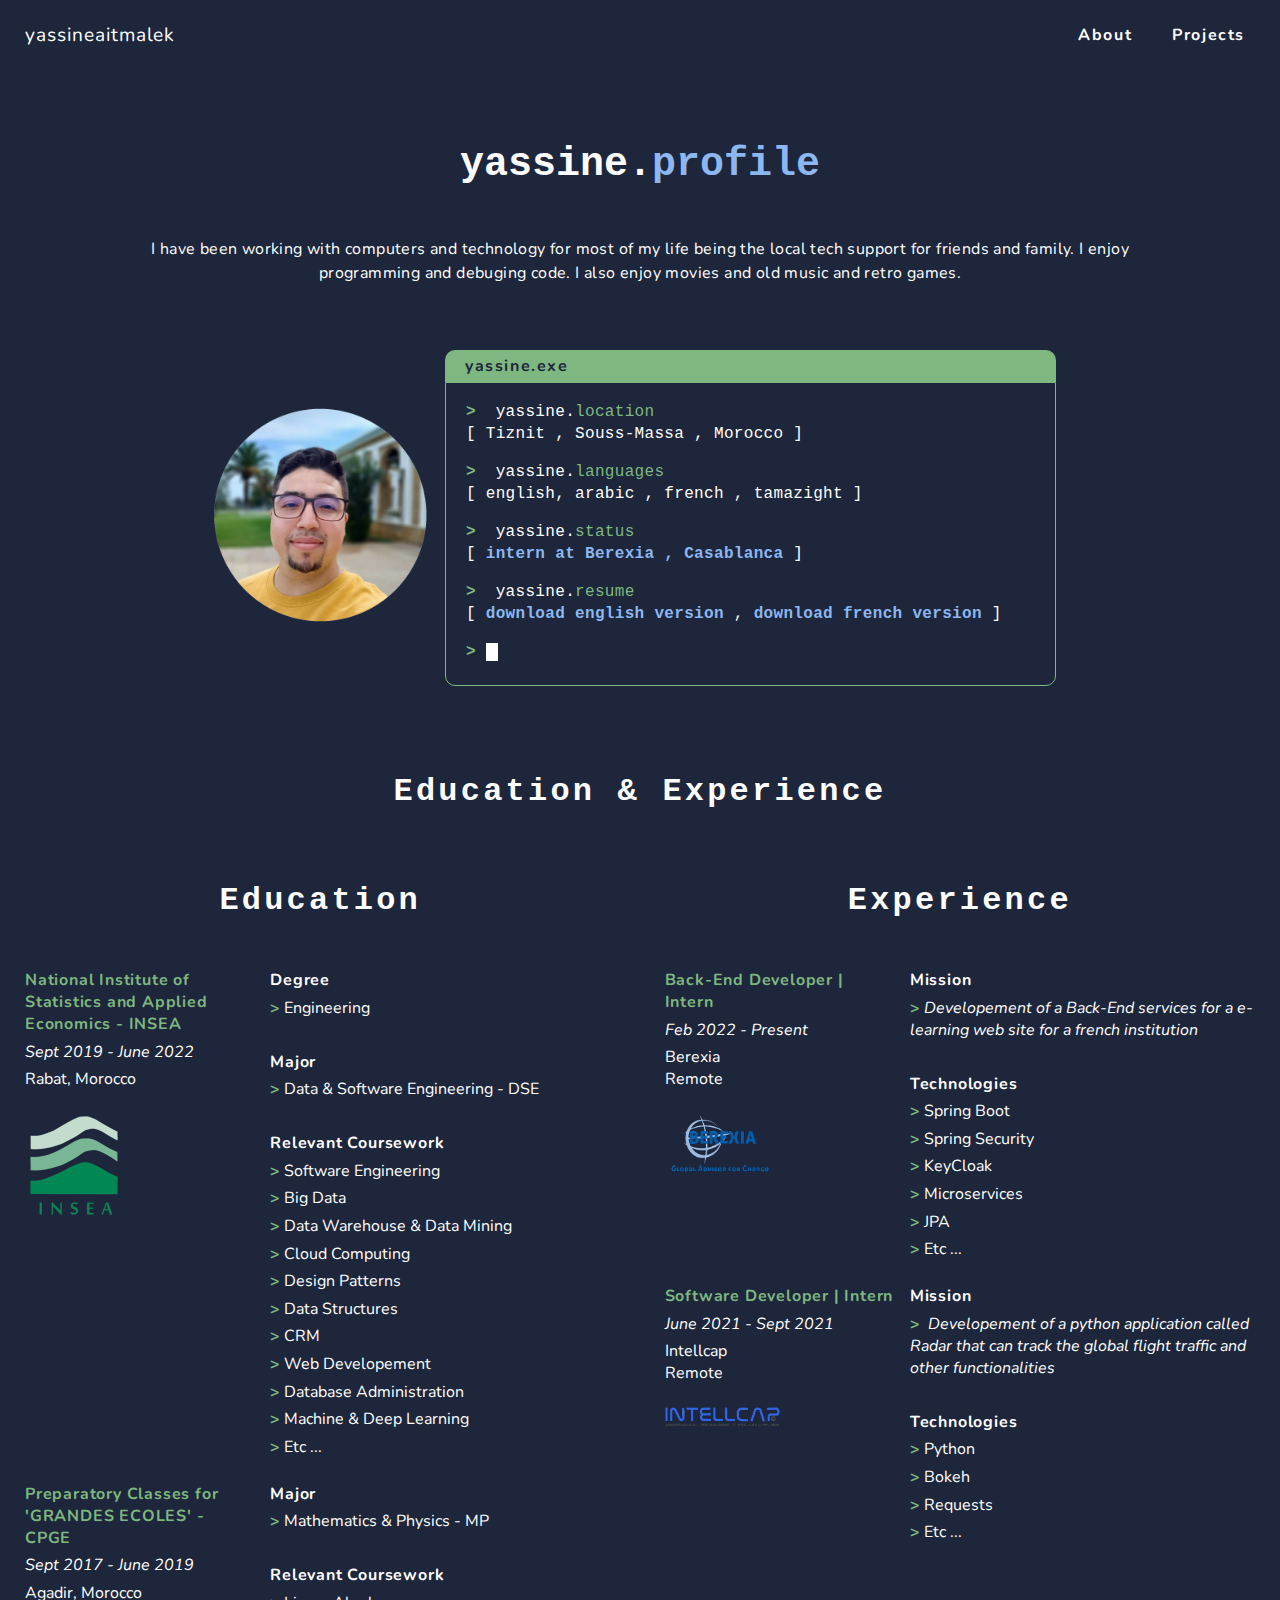
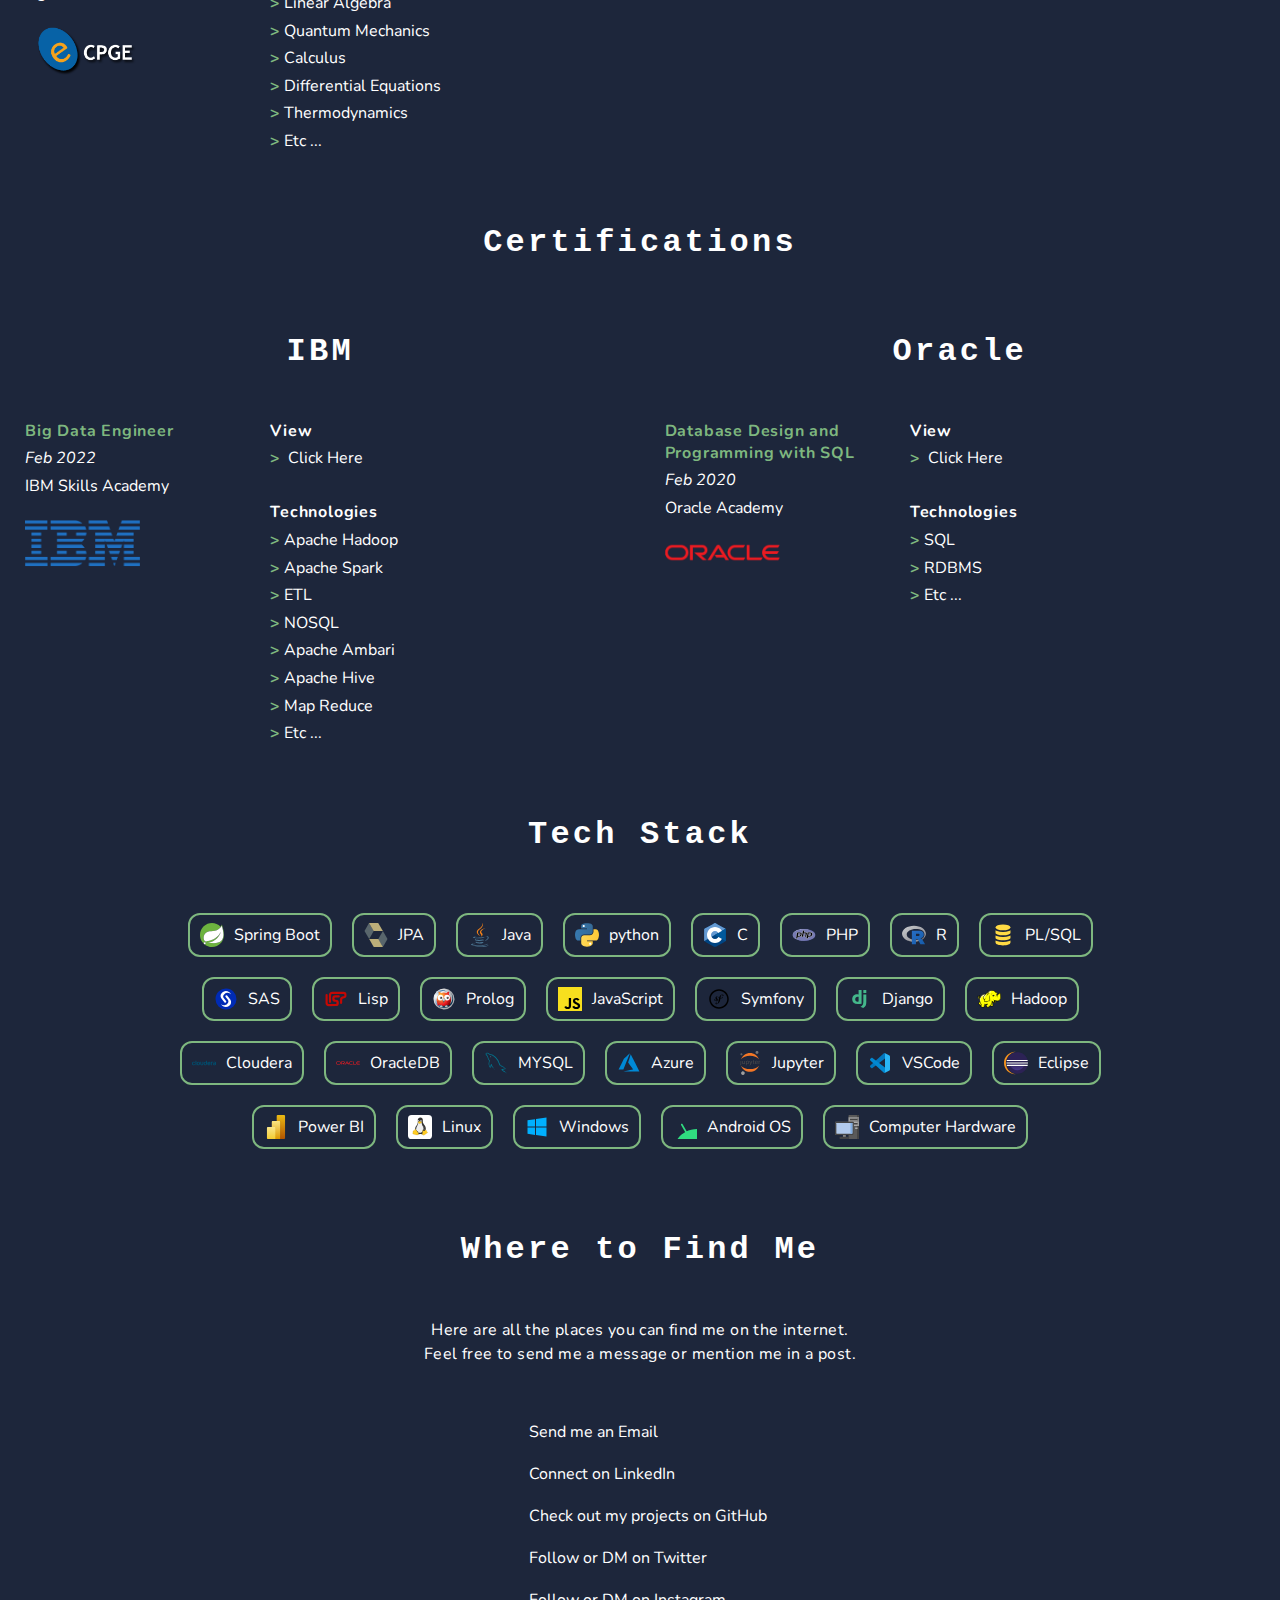
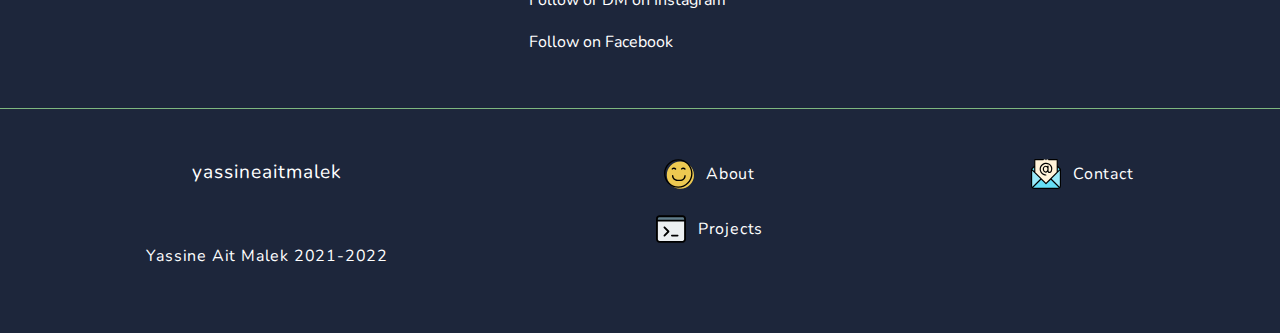
==== commit 56b0eda4: "fix some pics" ====
--- a/about.html
+++ b/about.html
@@ -155,11 +155,10 @@
                         <p>Rabat, Morocco</p>
 
                         <br>
-                        <a href="http://www.insea.ac.ma/" target="_blank"><img src='./img/insea.png' alt='insea Icon'
-                                width="75px" height="75px"></a>
-
-
-
+                        <div class="logo-icon-container">
+                            <a href="http://www.insea.ac.ma/" target="_blank"><img src='./img/insea.png'
+                                    alt='insea Icon'></a>
+                        </div>
 
                     </div>
                     <div class="card-description">
@@ -190,8 +189,11 @@
                         <p class="date">Sept 2017 - June 2019</p>
                         <p>Agadir, Morocco</p>
                         <br>
-                        <a href="http://www.cpge.ac.ma/" target="_blank"><img src='./img/cpge.png' alt='cpge Icon'
-                                width="90px" height="75"></a>
+                        <div class="logo-icon-container">
+                            <a href="http://www.cpge.ac.ma/" target="_blank"><img src='./img/cpge.png' alt='cpge Icon'
+                                    class="logo-icon"></a>
+                        </div>
+
 
                     </div>
                     <div class="card-description">
@@ -219,23 +221,24 @@
                         <p><a href="http://www.berexia.com/en/">Berexia</a><br>
                             Remote</p>
                         <br>
-                        <a href="http://www.berexia.com/en/" target="_blank"><img src='./img/berexia.png'
-                                alt='berexia Icon' width="90px" height="75px"></a>
+                        <div class="logo-icon-container">
+                            <a href="http://www.berexia.com/en/" target="_blank"><img src='./img/berexia.png'
+                                    alt='berexia Icon' class="logo-icon"></a>
+                        </div>
+
 
                     </div>
                     <div class="card-description">
                         <h5>Mission</h5>
-                        <p><em>Creation of a Back-End micro-services using Spring Boot that manages all education tasks
-                                for a french institution :
-                                L'INSTITUT D'OSTÉOPATHIE DE RENNES - BRETAGNE (IORB)
+                        <p><em>Developement of a Back-End services for a e-learning web site for a french institution
 
                             </em></p>
                         <br>
                         <h5>Technologies</h5>
                         <p>Spring Boot</p>
                         <p>Spring Security</p>
-                        <p>KeyClock</p>
-                        <p>Microsrvices</p>
+                        <p>KeyCloak</p>
+                        <p>Microservices</p>
                         <p>JPA</p>
                         <p>Etc ...</p>
                     </div>
@@ -248,12 +251,16 @@
                             Remote</p>
 
                         <br>
-                        <a href="http://www.intellcap.org/" target="_blank"><img src='./img/intellcap.png'
-                                alt='intellcap Icon' width="100px" height="75px"></a>
+                        <div class="logo-icon-container">
+                            <a href="http://www.intellcap.org/" target="_blank"><img src='./img/intellcap.png'
+                                    alt='intellcap Icon' class="logo-icon"></a>
+                        </div>
+
                     </div>
                     <div class="card-description">
                         <h5>Mission</h5>
-                        <p> <em> Creation of a python application called Radar that can track the global flight traffic
+                        <p> <em> Developement of a python application called Radar that can track the global flight
+                                traffic
                                 and other functionalities
 
                             </em>
@@ -289,8 +296,12 @@
                         <p class="date">Feb 2022</p>
                         <p>IBM Skills Academy </p>
                         <br>
-                        <a href="https://www.ibm.com/" target="_blank"><img src='./img/ibm.svg' alt='ibm Icon'
-                                width="100px" height="75px"></a>
+
+
+                        <div class="logo-icon-container">
+                            <a href="https://www.ibm.com/" target="_blank"><img src='./img/ibm.png' alt='ibm Icon'
+                                    class="logo-icon"></a>
+                        </div>
 
 
                     </div>
@@ -323,8 +334,11 @@
                         <p class="date">Feb 2020</p>
                         <p>Oracle Academy </p>
                         <br>
-                        <a href="https://www.oracle.com/" target="_blank"><img src='./img/oracledb.svg'
-                                alt='oracle Icon' width="100px" height="75px"></a>
+
+                        <div class="logo-icon-container">
+                            <a href="https://www.oracle.com/" target="_blank"><img src='./img/oracle.png'
+                                    alt='oracle Icon' class="logo-icon"></a>
+                        </div>
 
                     </div>
                     <div class="card-description">
--- a/css/about.css
+++ b/css/about.css
@@ -22,6 +22,19 @@
     height: auto;
     object-fit: contain;
     text-align: center;
+}
+
+.logo-container {
+    width: 500px;
+    height: auto;
+    object-fit: contain;
+    text-align: center;
+}
+
+.logo-icon {
+    height: 50%;
+    width: 50%;
+    display: flex;
 }
 
 .me-icon {
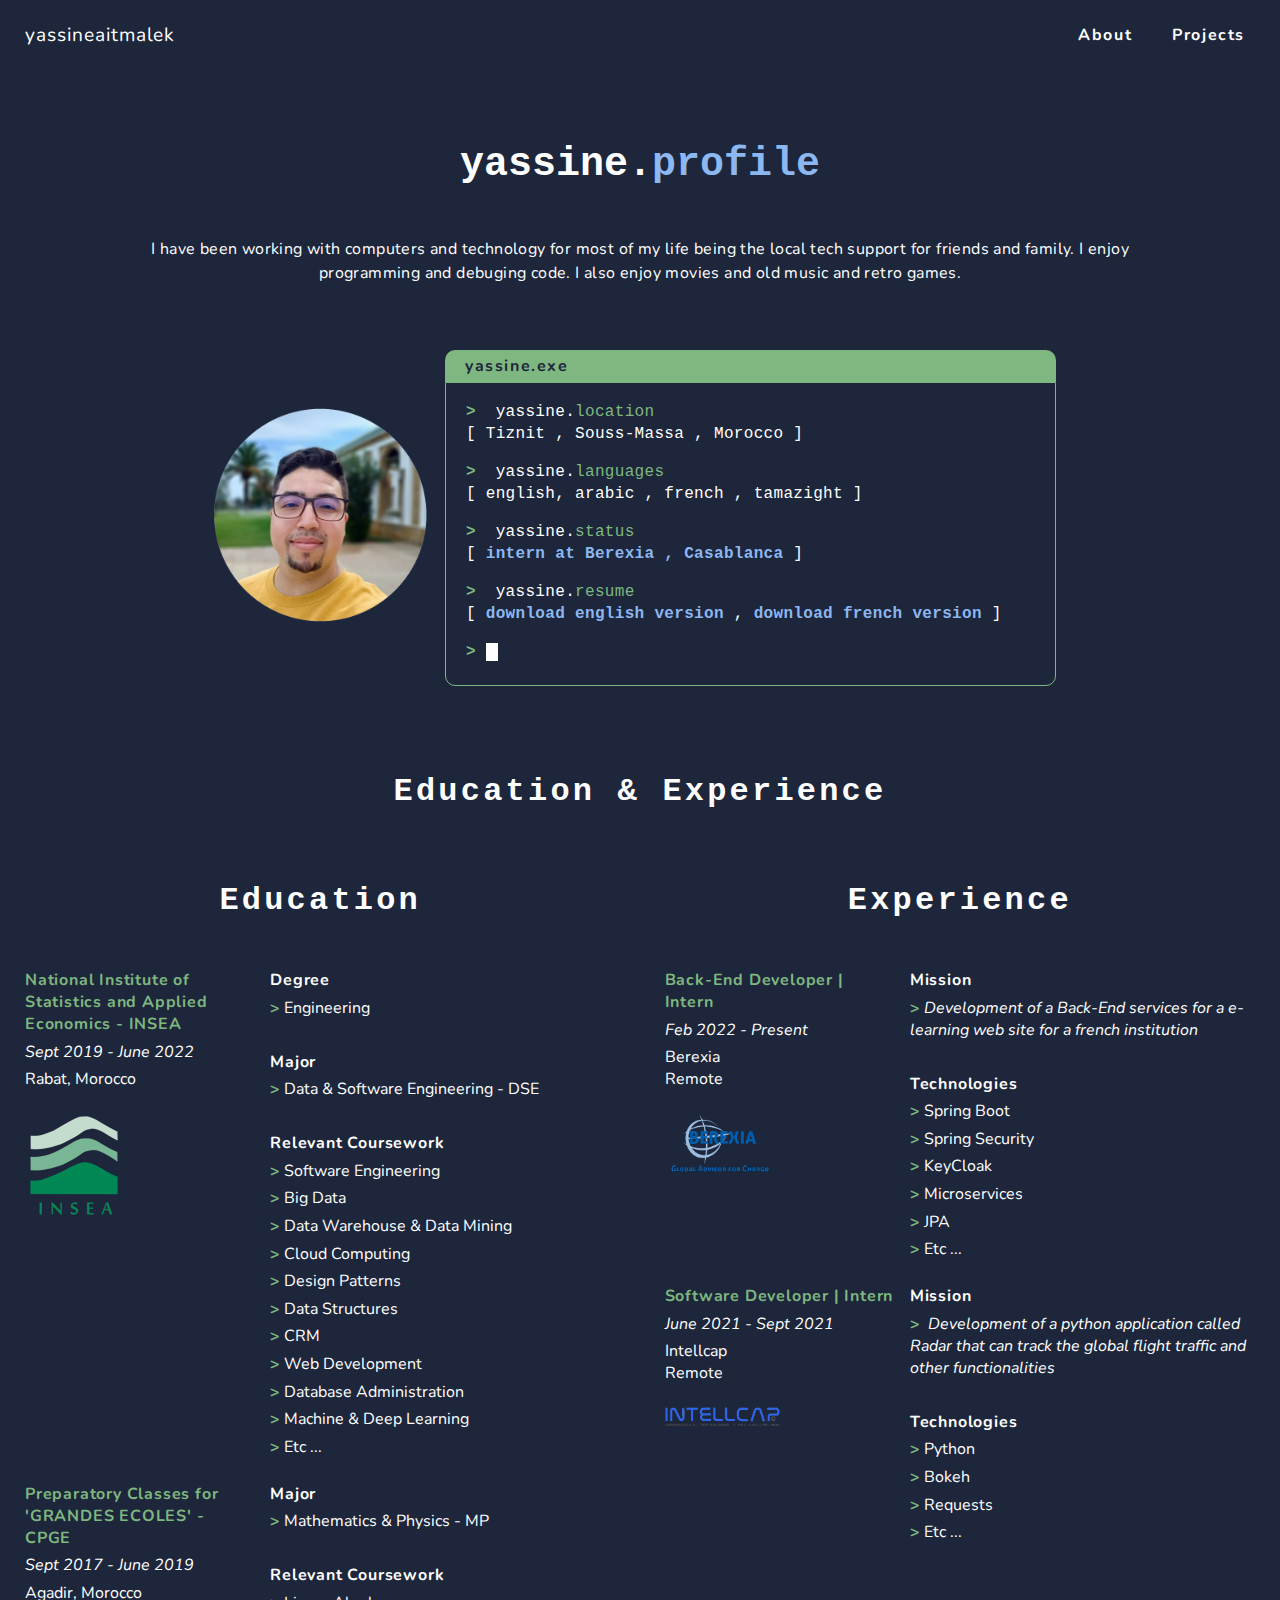
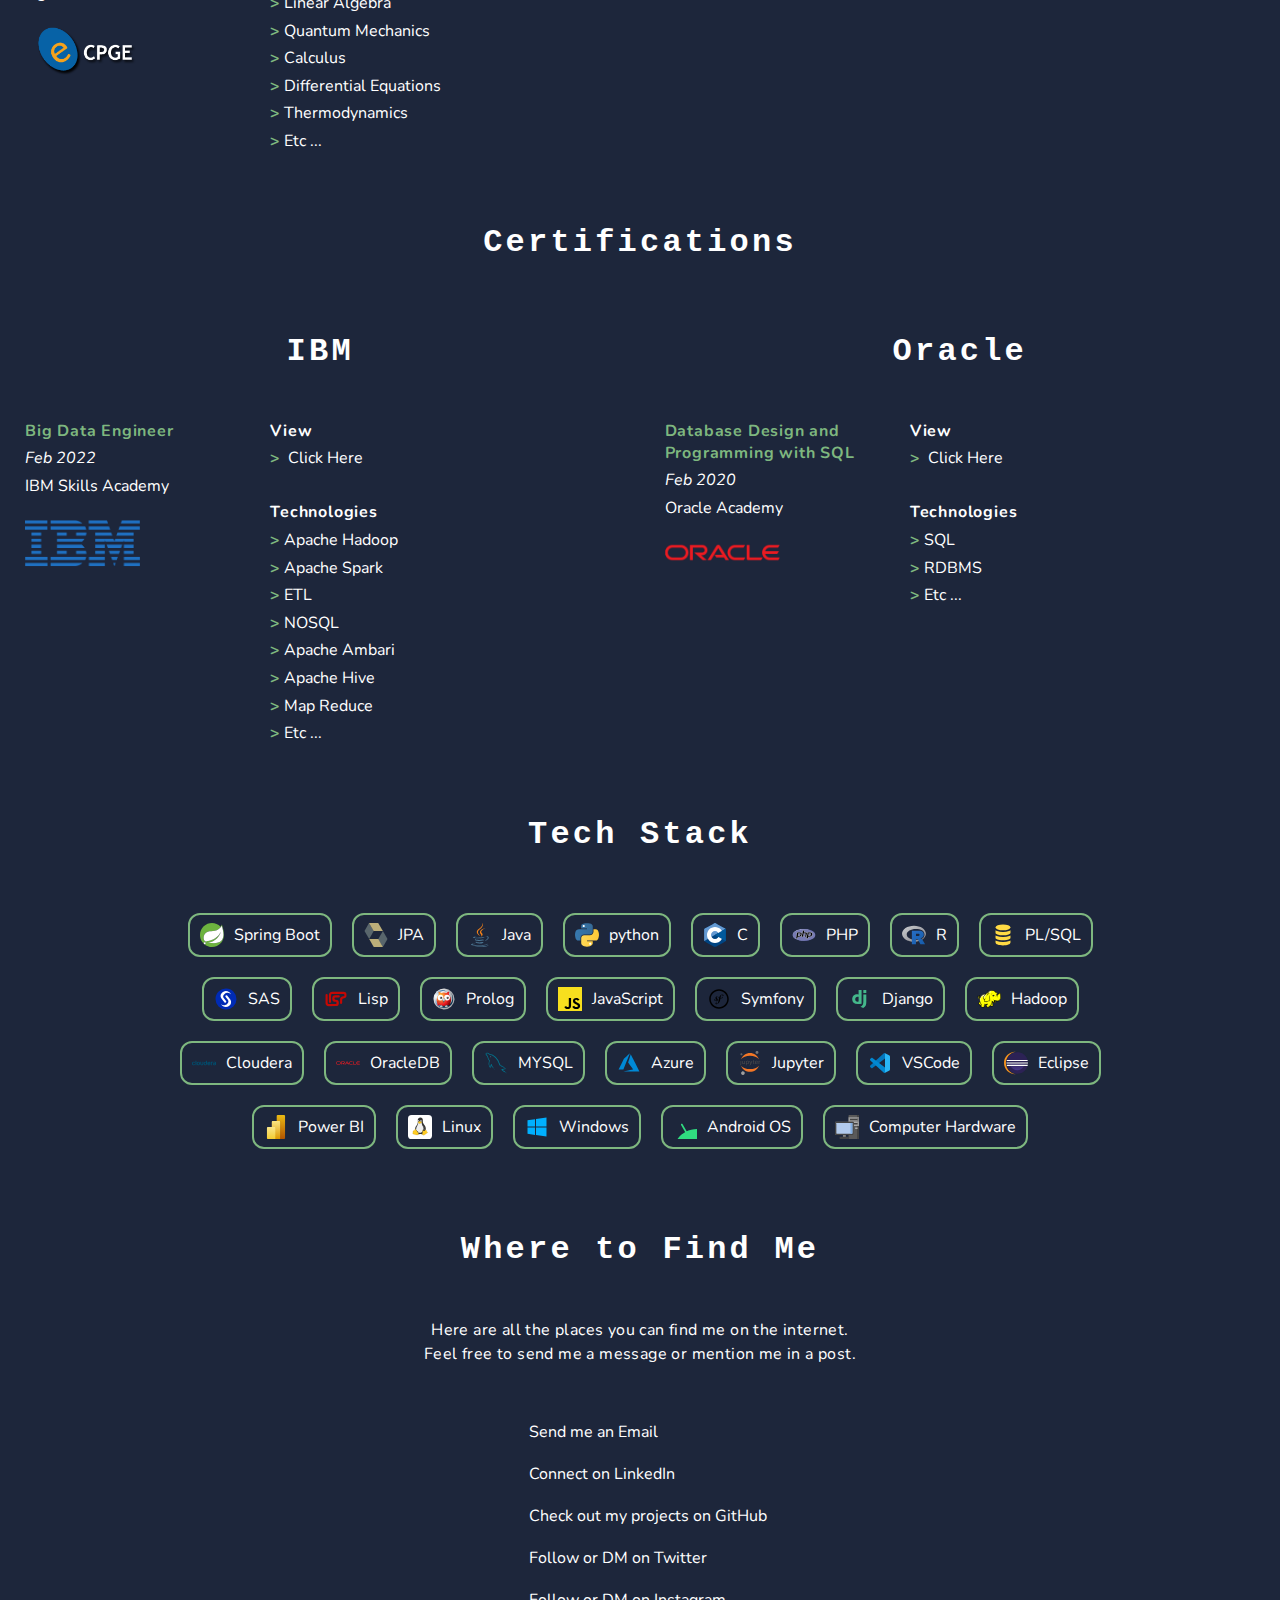
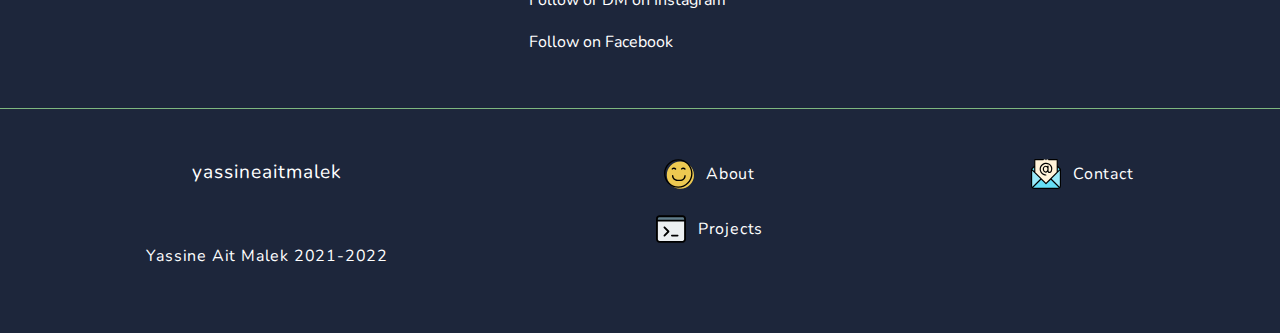
==== commit 3ec4df63: "portfolio" ====
--- a/about.html
+++ b/about.html
@@ -122,11 +122,11 @@
                             </p>
                             <p class="return"> [
                                 <a target="_blank"
-                                    href="https://drive.google.com/file/d/1maR6CgZtqWIEbY3SGD9DP9x6lXdwq4Cg/view?usp=sharing"
+                                    href="https://drive.google.com/file/d/1jFsCXGKYdk5Vwkyft0w6SnEcEimmvbMk/view?usp=sharing"
                                     style="text-decoration: none; " class="hyperlink"> download english version </a>
                                 ,
                                 <a target="_blank"
-                                    href="https://drive.google.com/file/d/1JgghkO-IOvyTpZIs62DXCLq5FHL__ucy/view?usp=sharing"
+                                    href="https://drive.google.com/file/d/1J1_MyZi0ZVcsOQjAKfaPmyFwfkyrs-AN/view?usp=sharing"
                                     style="text-decoration: none; " class="hyperlink"> download french version </a>
                                 ]
                             </p>
@@ -176,7 +176,7 @@
                         <p>Design Patterns</p>
                         <p>Data Structures</p>
                         <p>CRM</p>
-                        <p>Web Developement</p>
+                        <p>Web Development</p>
                         <p>Database Administration</p>
                         <p>Machine & Deep Learning</p>
                         <p>Etc ...</p>
@@ -230,7 +230,7 @@
                     </div>
                     <div class="card-description">
                         <h5>Mission</h5>
-                        <p><em>Developement of a Back-End services for a e-learning web site for a french institution
+                        <p><em>Development of a Back-End services for a e-learning web site for a french institution
 
                             </em></p>
                         <br>
@@ -259,9 +259,8 @@
                     </div>
                     <div class="card-description">
                         <h5>Mission</h5>
-                        <p> <em> Developement of a python application called Radar that can track the global flight
-                                traffic
-                                and other functionalities
+                        <p> <em> Development of a python application called Radar that can track the global flight
+                                traffic and other functionalities
 
                             </em>
                         </p>
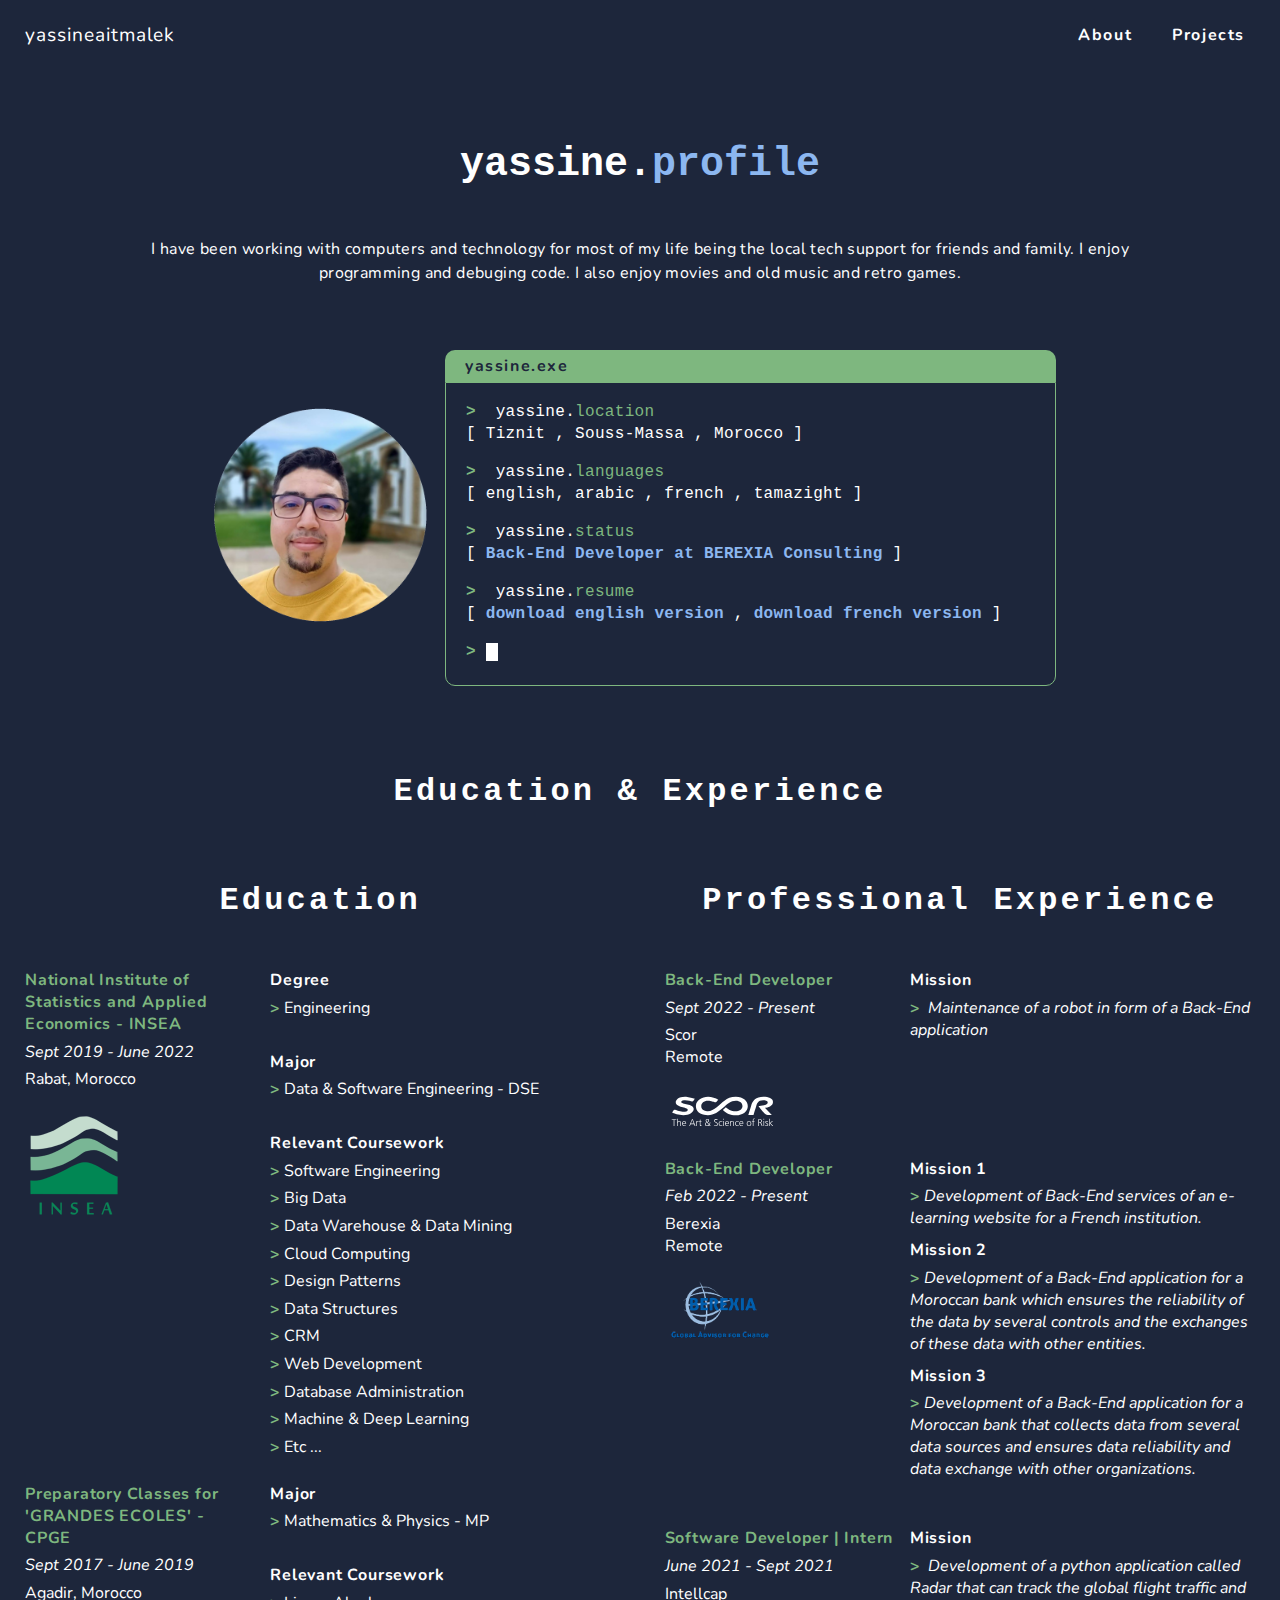
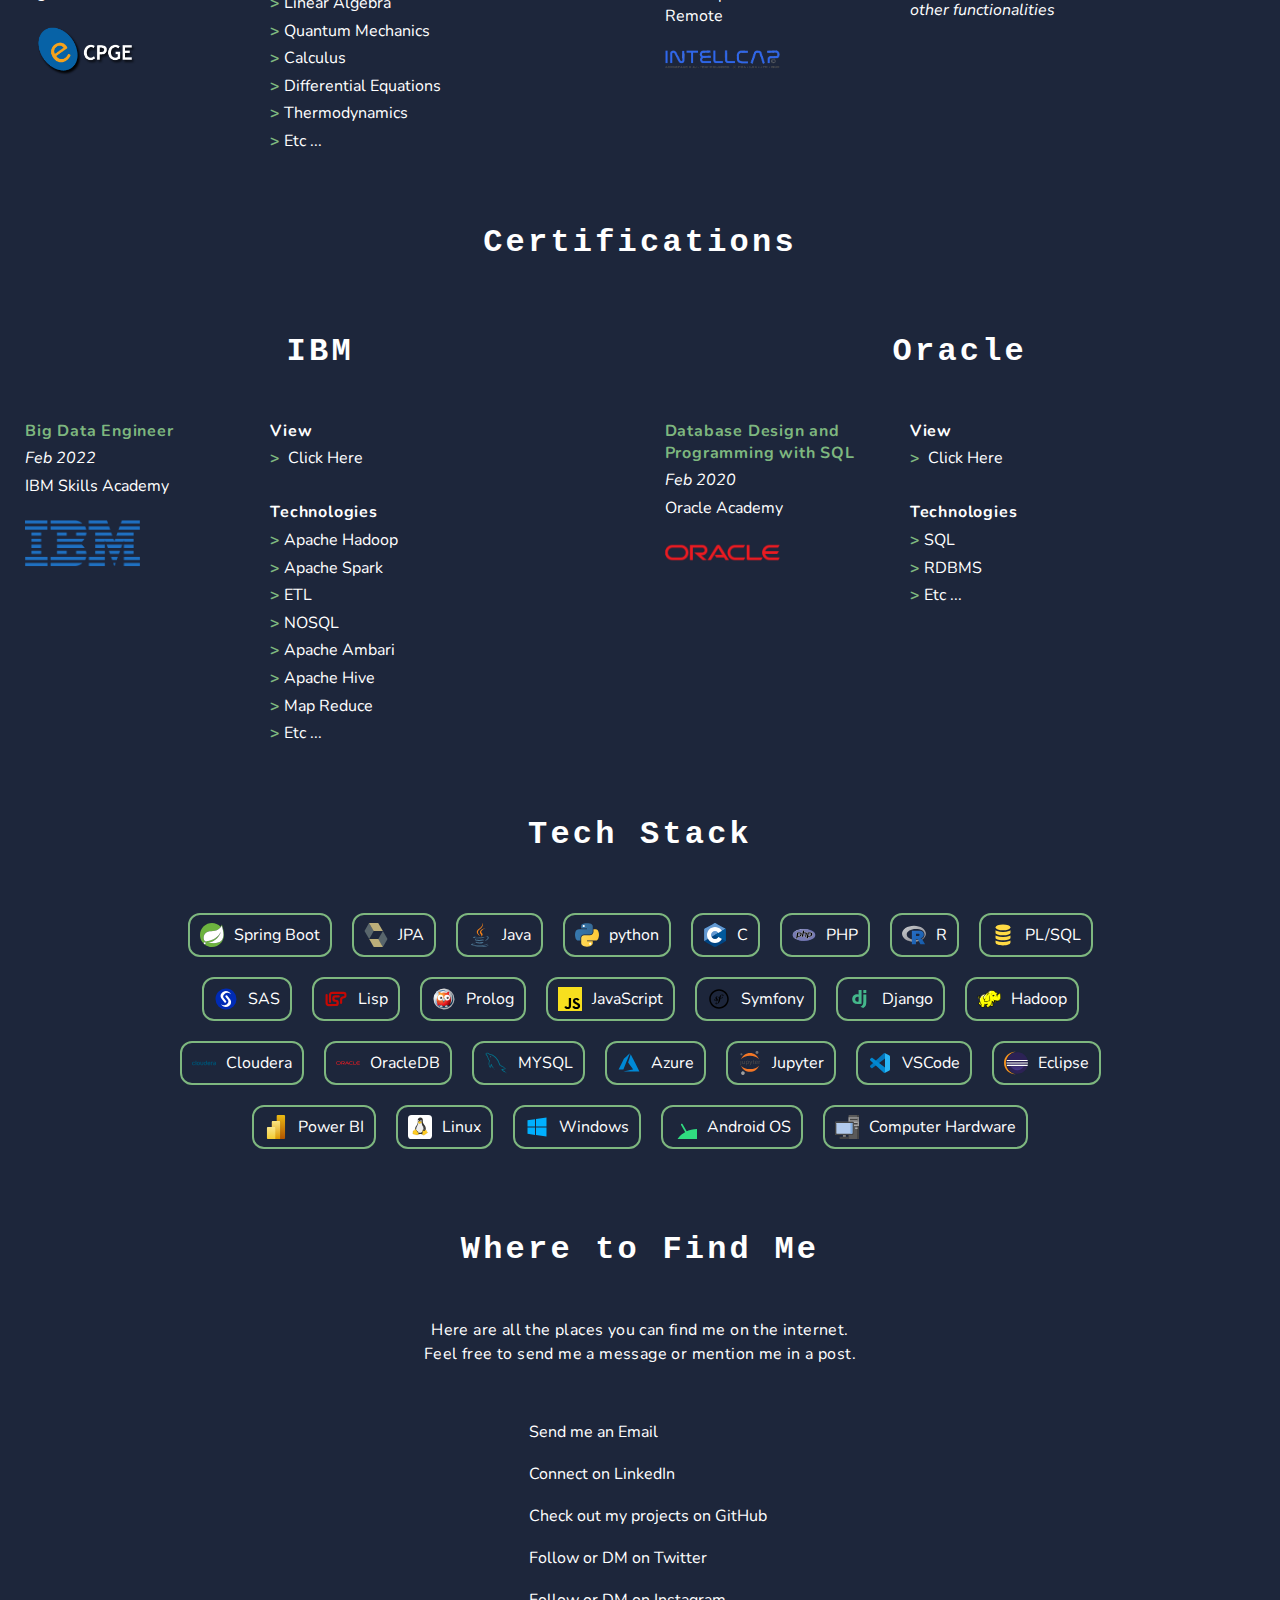
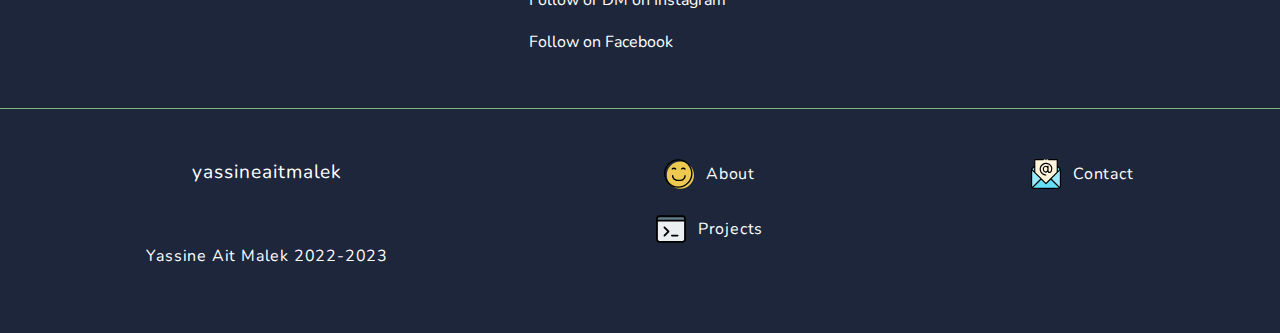
==== commit 9ff7e7c9: "updating portfolio" ====
--- a/about.html
+++ b/about.html
@@ -110,8 +110,7 @@
                             </p>
                             <p class="return"> [
                                 <a target="_blank" href="http://www.berexia.com/en/" style="text-decoration: none; "
-                                    class="hyperlink"> intern at
-                                    Berexia , Casablanca </a>
+                                    class="hyperlink"> Back-End Developer at BEREXIA Consulting</a>
                                 ]
                             </p>
                         </div>
@@ -122,11 +121,11 @@
                             </p>
                             <p class="return"> [
                                 <a target="_blank"
-                                    href="https://drive.google.com/file/d/1jFsCXGKYdk5Vwkyft0w6SnEcEimmvbMk/view?usp=sharing"
+                                    href="https://drive.google.com/file/d/1zZMVn02farDaH-pZL_pJp5ZiIk7FSdKW/view?usp=sharing"
                                     style="text-decoration: none; " class="hyperlink"> download english version </a>
                                 ,
                                 <a target="_blank"
-                                    href="https://drive.google.com/file/d/1J1_MyZi0ZVcsOQjAKfaPmyFwfkyrs-AN/view?usp=sharing"
+                                    href="https://drive.google.com/file/d/1KZ-xWsrDPrekkSgLGFBV-CgLX0aPL8bG/view?usp=sharing"
                                     style="text-decoration: none; " class="hyperlink"> download french version </a>
                                 ]
                             </p>
@@ -213,10 +212,33 @@
             </div>
 
             <div id="experience" class="education-experience-container">
-                <h3>Experience</h3>
-                <div class="education-experience-card">
-                    <div class="card-info">
-                        <h4 class="green">Back-End Developer | Intern</h4>
+                <h3>Professional Experience</h3>
+                <div class="education-experience-card">
+                    <div class="card-info">
+                        <h4 class="green">Back-End Developer</h4>
+                        <p class="date">Sept 2022 - Present</p>
+                        <p><a href="https://www.scor.com/en">Scor</a><br>
+                            Remote</p>
+                        <br>
+                        <div class="logo-icon-container">
+                            <a href="https://www.scor.com/en" target="_blank"><img src='./img/scor.svg' alt='scor Icon'
+                                    class="logo-icon"></a>
+                        </div>
+
+
+                    </div>
+                    <div class="card-description">
+                        <h5>Mission</h5>
+                        <p><em> Maintenance of a robot in form of a Back-End application</em>
+                        </p>
+
+                        <br>
+
+                    </div>
+                </div>
+                <div class="education-experience-card">
+                    <div class="card-info">
+                        <h4 class="green">Back-End Developer</h4>
                         <p class="date">Feb 2022 - Present</p>
                         <p><a href="http://www.berexia.com/en/">Berexia</a><br>
                             Remote</p>
@@ -229,18 +251,19 @@
 
                     </div>
                     <div class="card-description">
-                        <h5>Mission</h5>
-                        <p><em>Development of a Back-End services for a e-learning web site for a french institution
-
-                            </em></p>
-                        <br>
-                        <h5>Technologies</h5>
-                        <p>Spring Boot</p>
-                        <p>Spring Security</p>
-                        <p>KeyCloak</p>
-                        <p>Microservices</p>
-                        <p>JPA</p>
-                        <p>Etc ...</p>
+                        <h5>Mission 1</h5>
+                        <p><em>Development of Back-End services of an e-learning website for a French institution.</em>
+                        </p>
+                        <h5>Mission 2</h5>
+                        <p><em>Development of a Back-End application for a Moroccan bank which ensures the reliability
+                                of the data by several controls and the exchanges of these data with other
+                                entities.</em></p>
+                        <h5>Mission 3</h5>
+                        <p><em>Development of a Back-End application for a Moroccan bank that collects data from several
+                                data sources and ensures data reliability and data exchange with other
+                                organizations.</em></p>
+                        <br>
+
                     </div>
                 </div>
                 <div class="education-experience-card">
@@ -265,11 +288,7 @@
                             </em>
                         </p>
                         <br>
-                        <h5>Technologies</h5>
-                        <p>Python</p>
-                        <p>Bokeh</p>
-                        <p>Requests</p>
-                        <p>Etc ...</p>
+
 
                     </div>
                 </div>
@@ -551,7 +570,7 @@
                     </ul>
                 </div>
                 <span class="copyright"><i class="fas fa-copyright"></i> Yassine Ait Malek
-                    2021-2022</span>
+                    2022-2023</span>
             </div>
             <div class="footer-column">
                 <a href="/portfolio/about.html" class="footer-button">
